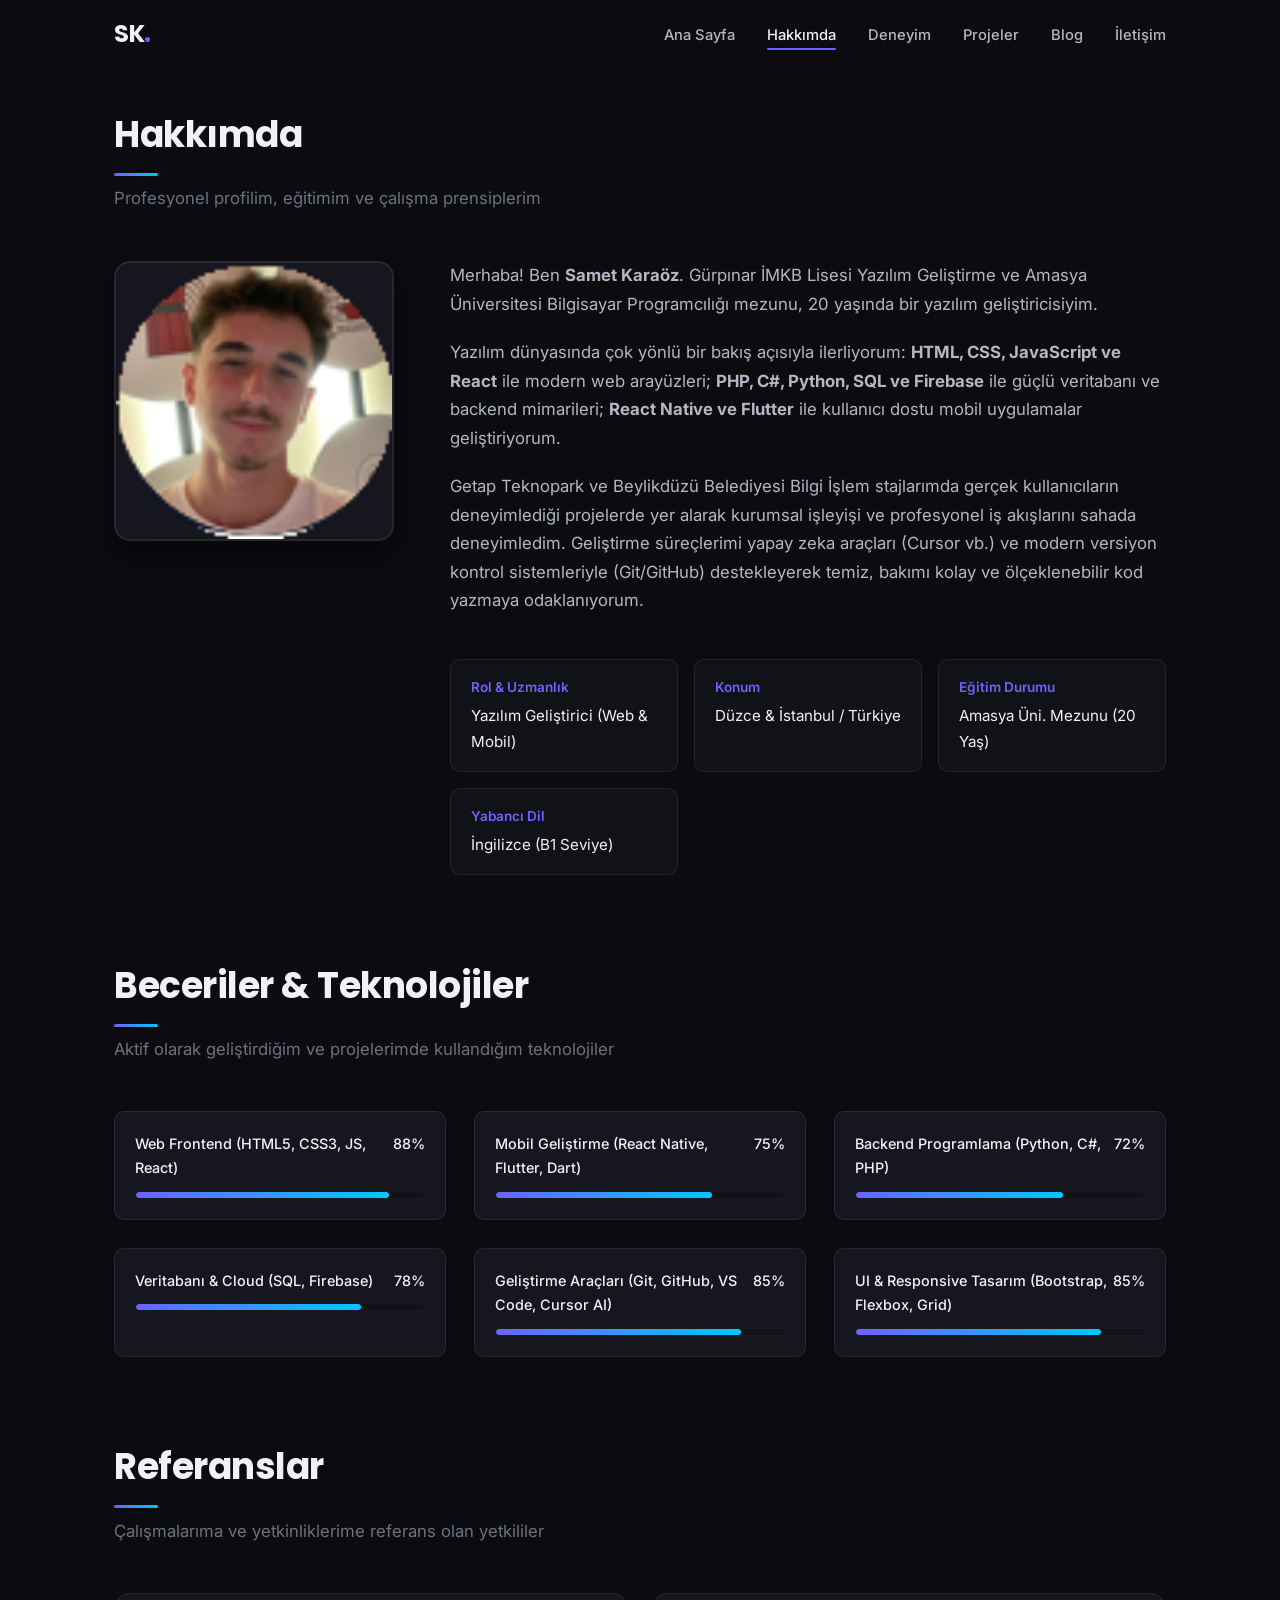
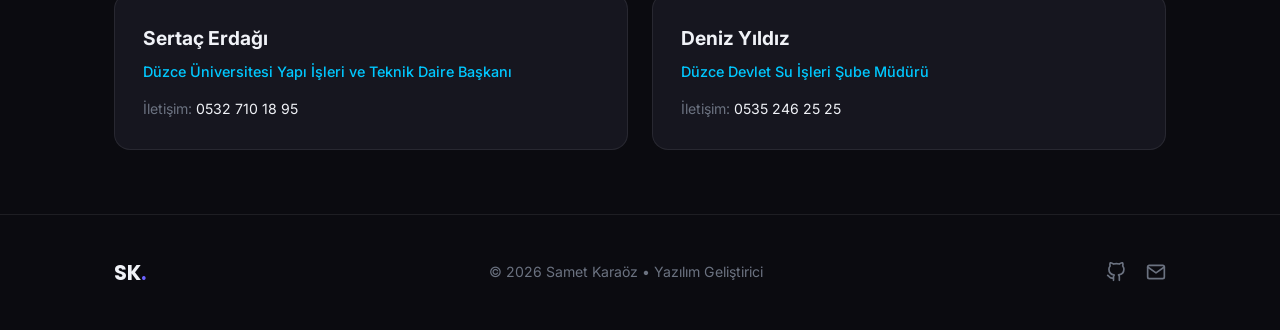
==== about.html @ afe9b498 "feat: Samet Karaoz kisisel portfolyo web sitesi" ====
<!DOCTYPE html>
<html lang="tr">
<head>
  <meta charset="UTF-8">
  <meta name="viewport" content="width=device-width, initial-scale=1.0">
  <meta name="description" content="Samet Karaöz - Biyografi, Yetenekler ve Referanslar">
  <title>Samet Karaöz | Hakkımda</title>
  <link rel="preconnect" href="https://fonts.googleapis.com">
  <link rel="preconnect" href="https://fonts.gstatic.com" crossorigin>
  <link href="https://fonts.googleapis.com/css2?family=Inter:wght@300;400;500;600&family=Poppins:wght@600;700&display=swap" rel="stylesheet">
  <link rel="stylesheet" href="css/style.css">
  <link rel="stylesheet" href="css/animations.css">
  <link rel="stylesheet" href="css/responsive.css">
</head>
<body>
  <!-- Üst Navigasyon -->
  <nav class="navbar" id="navbar">
    <div class="container nav-container">
      <a href="index.html" class="logo">SK<span class="logo-dot">.</span></a>
      <ul class="nav-menu" id="nav-menu">
        <li><a href="index.html" class="nav-link">Ana Sayfa</a></li>
        <li><a href="about.html" class="nav-link active">Hakkımda</a></li>
        <li><a href="experience.html" class="nav-link">Deneyim</a></li>
        <li><a href="projects.html" class="nav-link">Projeler</a></li>
        <li><a href="blog.html" class="nav-link">Blog</a></li>
        <li><a href="contact.html" class="nav-link">İletişim</a></li>
      </ul>
      <button class="hamburger" id="hamburger" aria-label="Menüyü aç">
        <span class="bar"></span>
        <span class="bar"></span>
        <span class="bar"></span>
      </button>
    </div>
  </nav>

  <main>
    <section class="section">
      <div class="container">
        <h1 class="section-heading reveal">Hakkımda</h1>
        <p class="section-subtitle reveal">Profesyonel profilim, eğitimim ve çalışma prensiplerim</p>

        <!-- Profil & Biyografi Izgarası -->
        <div class="about-grid">
          <div class="about-image-wrapper reveal" data-delay="100">
            <img src="assets/images/samet.png" alt="Samet Karaöz Profil Fotoğrafı" class="about-image" width="280" height="280">
          </div>

          <div class="about-text">
            <p class="reveal" data-delay="150">
              Merhaba! Ben <strong>Samet Karaöz</strong>. Gürpınar İMKB Lisesi Yazılım Geliştirme ve Amasya Üniversitesi Bilgisayar Programcılığı mezunu, 20 yaşında bir yazılım geliştiricisiyim.
            </p>
            <p class="reveal" data-delay="200">
              Yazılım dünyasında çok yönlü bir bakış açısıyla ilerliyorum: <strong>HTML, CSS, JavaScript ve React</strong> ile modern web arayüzleri; <strong>PHP, C#, Python, SQL ve Firebase</strong> ile güçlü veritabanı ve backend mimarileri; <strong>React Native ve Flutter</strong> ile kullanıcı dostu mobil uygulamalar geliştiriyorum.
            </p>
            <p class="reveal" data-delay="250">
              Getap Teknopark ve Beylikdüzü Belediyesi Bilgi İşlem stajlarımda gerçek kullanıcıların deneyimlediği projelerde yer alarak kurumsal işleyişi ve profesyonel iş akışlarını sahada deneyimledim. Geliştirme süreçlerimi yapay zeka araçları (Cursor vb.) ve modern versiyon kontrol sistemleriyle (Git/GitHub) destekleyerek temiz, bakımı kolay ve ölçeklenebilir kod yazmaya odaklanıyorum.
            </p>

            <div class="about-highlights reveal" data-delay="300">
              <div class="highlight-box">
                <div class="highlight-title">Rol & Uzmanlık</div>
                <div class="highlight-desc">Yazılım Geliştirici (Web & Mobil)</div>
              </div>
              <div class="highlight-box">
                <div class="highlight-title">Konum</div>
                <div class="highlight-desc">Düzce & İstanbul / Türkiye</div>
              </div>
              <div class="highlight-box">
                <div class="highlight-title">Eğitim Durumu</div>
                <div class="highlight-desc">Amasya Üni. Mezunu (20 Yaş)</div>
              </div>
              <div class="highlight-box">
                <div class="highlight-title">Yabancı Dil</div>
                <div class="highlight-desc">İngilizce (B1 Seviye)</div>
              </div>
            </div>
          </div>
        </div>

        <!-- Yetenekler & Teknolojiler -->
        <div style="margin-top: 5rem;">
          <h2 class="section-heading reveal">Beceriler & Teknolojiler</h2>
          <p class="section-subtitle reveal">Aktif olarak geliştirdiğim ve projelerimde kullandığım teknolojiler</p>

          <div class="skills-grid">
            <div class="skill-item reveal" data-delay="100">
              <div class="skill-header">
                <span>Web Frontend (HTML5, CSS3, JS, React)</span>
                <span>88%</span>
              </div>
              <div class="skill-bar">
                <div class="skill-fill" data-width="88"></div>
              </div>
            </div>

            <div class="skill-item reveal" data-delay="150">
              <div class="skill-header">
                <span>Mobil Geliştirme (React Native, Flutter, Dart)</span>
                <span>75%</span>
              </div>
              <div class="skill-bar">
                <div class="skill-fill" data-width="75"></div>
              </div>
            </div>

            <div class="skill-item reveal" data-delay="200">
              <div class="skill-header">
                <span>Backend Programlama (Python, C#, PHP)</span>
                <span>72%</span>
              </div>
              <div class="skill-bar">
                <div class="skill-fill" data-width="72"></div>
              </div>
            </div>

            <div class="skill-item reveal" data-delay="250">
              <div class="skill-header">
                <span>Veritabanı & Cloud (SQL, Firebase)</span>
                <span>78%</span>
              </div>
              <div class="skill-bar">
                <div class="skill-fill" data-width="78"></div>
              </div>
            </div>

            <div class="skill-item reveal" data-delay="300">
              <div class="skill-header">
                <span>Geliştirme Araçları (Git, GitHub, VS Code, Cursor AI)</span>
                <span>85%</span>
              </div>
              <div class="skill-bar">
                <div class="skill-fill" data-width="85"></div>
              </div>
            </div>

            <div class="skill-item reveal" data-delay="350">
              <div class="skill-header">
                <span>UI & Responsive Tasarım (Bootstrap, Flexbox, Grid)</span>
                <span>85%</span>
              </div>
              <div class="skill-bar">
                <div class="skill-fill" data-width="85"></div>
              </div>
            </div>
          </div>
        </div>

        <!-- Referanslar Bölümü -->
        <div style="margin-top: 5rem;">
          <h2 class="section-heading reveal">Referanslar</h2>
          <p class="section-subtitle reveal">Çalışmalarıma ve yetkinliklerime referans olan yetkililer</p>

          <div style="display: grid; grid-template-columns: repeat(auto-fit, minmax(320px, 1fr)); gap: 1.5rem;">
            <div class="card reveal" data-delay="100">
              <h3 style="color: var(--text-bright); font-size: 1.2rem; margin-bottom: 0.35rem;">Sertaç Erdağı</h3>
              <p style="color: var(--cyan); font-size: 0.9rem; font-weight: 500; margin-bottom: 0.75rem;">Düzce Üniversitesi Yapı İşleri ve Teknik Daire Başkanı</p>
              <p style="color: var(--text-muted); font-size: 0.88rem;">İletişim: <a href="tel:05327101895" style="color: var(--text-bright);">0532 710 18 95</a></p>
            </div>

            <div class="card reveal" data-delay="200">
              <h3 style="color: var(--text-bright); font-size: 1.2rem; margin-bottom: 0.35rem;">Deniz Yıldız</h3>
              <p style="color: var(--cyan); font-size: 0.9rem; font-weight: 500; margin-bottom: 0.75rem;">Düzce Devlet Su İşleri Şube Müdürü</p>
              <p style="color: var(--text-muted); font-size: 0.88rem;">İletişim: <a href="tel:05352462525" style="color: var(--text-bright);">0535 246 25 25</a></p>
            </div>
          </div>
        </div>
      </div>
    </section>
  </main>

  <!-- Altbilgi -->
  <footer class="footer">
    <div class="container">
      <div class="footer-content">
        <a href="index.html" class="footer-logo">SK<span class="logo-dot">.</span></a>
        <p class="footer-text">&copy; 2026 Samet Karaöz • Yazılım Geliştirici</p>
        <div class="footer-links">
          <a href="https://github.com/samet-karaoz" target="_blank" rel="noopener noreferrer" aria-label="GitHub">
            <svg xmlns="http://www.w3.org/2000/svg" width="20" height="20" viewBox="0 0 24 24" fill="none" stroke="currentColor" stroke-width="2" stroke-linecap="round" stroke-linejoin="round"><path d="M9 19c-5 1.5-5-2.5-7-3m14 6v-3.87a3.37 3.37 0 0 0-.94-2.61c3.14-.35 6.44-1.54 6.44-7A5.44 5.44 0 0 0 20 4.77 5.07 5.07 0 0 0 19.91 1S18.73.65 16 2.48a13.38 13.38 0 0 0-7 0C6.27.65 5.09 1 5.09 1A5.07 5.07 0 0 0 5 4.77a5.44 5.44 0 0 0-1.5 3.78c0 5.42 3.3 6.61 6.44 7A3.37 3.37 0 0 0 9 18.13V22"></path></svg>
          </a>
          <a href="mailto:sametkaraozo@gmail.com" aria-label="E-posta">
            <svg xmlns="http://www.w3.org/2000/svg" width="20" height="20" viewBox="0 0 24 24" fill="none" stroke="currentColor" stroke-width="2" stroke-linecap="round" stroke-linejoin="round"><path d="M4 4h16c1.1 0 2 .9 2 2v12c0 1.1-.9 2-2 2H4c-1.1 0-2-.9-2-2V6c0-1.1.9-2 2-2z"></path><polyline points="22,6 12,13 2,6"></polyline></svg>
          </a>
        </div>
      </div>
    </div>
  </footer>

  <script src="js/main.js" defer></script>
  <script src="js/animations.js" defer></script>
</body>
</html>
---- css/style.css ----
/* ==========================================================================
   Samet Karaöz - Portfolyo Web Sitesi
   Ana Stil Dosyası (style.css)
   ========================================================================== */

:root {
  /* Renk Paleti - Modern Dark Theme */
  --bg: #0b0b10;
  --bg-secondary: #111118;
  --bg-card: #16161f;
  --bg-card-hover: #1e1e2a;
  
  /* Vurgu Renkleri */
  --accent: #6c63ff;
  --accent-hover: #5a52d5;
  --accent-glow: rgba(108, 99, 255, 0.15);
  --cyan: #00c8ff;
  --green: #64ffda;
  
  /* Tipografi Renkleri */
  --text: #b4b8c4;
  --text-bright: #f0f2f7;
  --text-muted: #6b7280;
  
  /* Kenarlıklar ve Efektler */
  --border: rgba(255, 255, 255, 0.08);
  --glass-bg: rgba(11, 11, 16, 0.85);
  --glass-border: rgba(255, 255, 255, 0.1);
  
  /* Ölçüler & Geçişler */
  --radius: 10px;
  --radius-lg: 16px;
  --transition: 0.3s cubic-bezier(0.4, 0, 0.2, 1);
  --max-width: 1100px;
  --nav-height: 70px;
  
  /* Yazı Tipleri */
  --font-body: 'Inter', -apple-system, BlinkMacSystemFont, 'Segoe UI', Roboto, sans-serif;
  --font-heading: 'Poppins', -apple-system, BlinkMacSystemFont, sans-serif;
}

/* --------------------------------------------------------------------------
   Sıfırlama (Reset) & Temel Ayarlar
   -------------------------------------------------------------------------- */
*, *::before, *::after {
  box-sizing: border-box;
  margin: 0;
  padding: 0;
}

html {
  scroll-behavior: smooth;
  color-scheme: dark;
}

body {
  background-color: var(--bg);
  color: var(--text);
  font-family: var(--font-body);
  line-height: 1.7;
  min-height: 100vh;
  display: flex;
  flex-direction: column;
  overflow-x: hidden;
  -webkit-font-smoothing: antialiased;
  -moz-osx-font-smoothing: grayscale;
}

main {
  flex: 1;
}

img {
  max-width: 100%;
  height: auto;
  display: block;
}

a {
  color: inherit;
  text-decoration: none;
  transition: color var(--transition);
}

ul {
  list-style: none;
}

::selection {
  background-color: rgba(108, 99, 255, 0.35);
  color: var(--text-bright);
}

/* --------------------------------------------------------------------------
   Yerleşim & Yardımcı Sınıflar
   -------------------------------------------------------------------------- */
.container {
  max-width: var(--max-width);
  margin-left: auto;
  margin-right: auto;
  padding-left: 1.5rem;
  padding-right: 1.5rem;
  width: 100%;
}

.section {
  padding: 6.5rem 0 4rem;
  position: relative;
}

.section-heading {
  font-family: var(--font-heading);
  font-size: 2.25rem;
  font-weight: 700;
  color: var(--text-bright);
  margin-bottom: 0.5rem;
  position: relative;
  display: inline-block;
  letter-spacing: -0.5px;
}

.section-heading::after {
  content: '';
  display: block;
  width: 44px;
  height: 3px;
  background: linear-gradient(90deg, var(--accent), var(--cyan));
  border-radius: 2px;
  margin-top: 0.5rem;
}

.section-subtitle {
  color: var(--text-muted);
  font-size: 1.05rem;
  margin-bottom: 3rem;
  max-width: 580px;
}

/* --------------------------------------------------------------------------
   Navigasyon Bar (Navbar & Glassmorphism)
   -------------------------------------------------------------------------- */
.navbar {
  position: fixed;
  top: 0;
  left: 0;
  width: 100%;
  height: var(--nav-height);
  z-index: 1000;
  background: transparent;
  border-bottom: 1px solid transparent;
  transition: background-color var(--transition), border-color var(--transition), backdrop-filter var(--transition);
}

.navbar.scrolled {
  background: var(--glass-bg);
  backdrop-filter: blur(14px);
  -webkit-backdrop-filter: blur(14px);
  border-bottom: 1px solid var(--glass-border);
}

.nav-container {
  display: flex;
  align-items: center;
  justify-content: space-between;
  height: 100%;
}

.logo {
  font-family: var(--font-heading);
  font-size: 1.5rem;
  font-weight: 700;
  color: var(--text-bright);
  letter-spacing: -0.5px;
}

.logo-dot {
  color: var(--accent);
}

.nav-menu {
  display: flex;
  align-items: center;
  gap: 2rem;
}

.nav-link {
  color: var(--text);
  font-size: 0.92rem;
  font-weight: 500;
  padding: 0.4rem 0;
  position: relative;
}

.nav-link::after {
  content: '';
  position: absolute;
  bottom: 0;
  left: 0;
  width: 0%;
  height: 2px;
  background-color: var(--accent);
  transition: width var(--transition);
  border-radius: 1px;
}

.nav-link:hover {
  color: var(--text-bright);
}

.nav-link:hover::after,
.nav-link.active::after {
  width: 100%;
}

.nav-link.active {
  color: var(--text-bright);
}

/* Hamburger Menü (Mobil) */
.hamburger {
  display: none;
  flex-direction: column;
  justify-content: space-between;
  width: 28px;
  height: 20px;
  background: transparent;
  border: none;
  cursor: pointer;
  padding: 0;
  z-index: 1001;
}

.hamburger .bar {
  width: 100%;
  height: 2px;
  background-color: var(--text-bright);
  border-radius: 2px;
  transition: transform var(--transition), opacity var(--transition);
}

/* --------------------------------------------------------------------------
   Butonlar
   -------------------------------------------------------------------------- */
.btn {
  display: inline-flex;
  align-items: center;
  justify-content: center;
  gap: 0.6rem;
  padding: 0.75rem 1.75rem;
  border-radius: var(--radius);
  font-size: 0.95rem;
  font-weight: 500;
  font-family: var(--font-body);
  cursor: pointer;
  transition: transform 160ms cubic-bezier(0.16, 1, 0.3, 1), 
              background-color 160ms ease-out, 
              border-color 160ms ease-out, 
              box-shadow 160ms ease-out;
  border: 1px solid transparent;
  text-align: center;
  user-select: none;
  -webkit-tap-highlight-color: transparent;
}

.btn:active {
  transform: scale(0.97) !important;
}

.btn-primary {
  background-color: var(--accent);
  color: #ffffff;
  box-shadow: 0 4px 15px rgba(108, 99, 255, 0.25);
}

.btn-primary:hover {
  background-color: var(--accent-hover);
  color: #ffffff;
  transform: translateY(-2px);
  box-shadow: 0 6px 20px rgba(108, 99, 255, 0.35);
}

.btn-outline {
  background-color: transparent;
  border-color: rgba(108, 99, 255, 0.5);
  color: var(--text-bright);
}

.btn-outline:hover {
  background-color: var(--accent-glow);
  border-color: var(--accent);
  color: #ffffff;
  transform: translateY(-2px);
}

/* --------------------------------------------------------------------------
   Kartlar & Rozetler (Tags)
   -------------------------------------------------------------------------- */
.card {
  background-color: var(--bg-card);
  border: 1px solid var(--border);
  border-radius: var(--radius-lg);
  padding: 1.75rem;
  transition: transform 220ms cubic-bezier(0.16, 1, 0.3, 1), 
              box-shadow 220ms ease-out, 
              border-color 200ms ease-out, 
              background-color 200ms ease-out;
}

.card:hover {
  background-color: var(--bg-card-hover);
  border-color: var(--glass-border);
  box-shadow: 0 10px 30px rgba(0, 0, 0, 0.35);
}

.tag {
  display: inline-block;
  padding: 0.25rem 0.75rem;
  background-color: var(--accent-glow);
  color: #a59eff;
  font-size: 0.78rem;
  font-weight: 500;
  border-radius: 999px;
  border: 1px solid rgba(108, 99, 255, 0.2);
}

/* --------------------------------------------------------------------------
   Hero Bölümü (index.html)
   -------------------------------------------------------------------------- */
.hero {
  min-height: 100vh;
  min-height: 100dvh;
  display: flex;
  align-items: center;
  position: relative;
  overflow: hidden;
  padding-top: var(--nav-height);
}

#particles-canvas {
  position: absolute;
  top: 0;
  left: 0;
  width: 100%;
  height: 100%;
  z-index: 1;
  pointer-events: none;
}

.hero-grid {
  display: grid;
  grid-template-columns: 1.2fr 0.9fr;
  gap: 3.5rem;
  align-items: center;
  width: 100%;
  position: relative;
  z-index: 2;
}

.hero-content {
  position: relative;
  z-index: 2;
}

.hero-greeting-badge {
  display: inline-flex;
  align-items: center;
  gap: 0.5rem;
  padding: 0.35rem 0.9rem;
  background: var(--accent-glow);
  border: 1px solid rgba(108, 99, 255, 0.25);
  border-radius: 999px;
  color: #c4bfff;
  font-size: 0.85rem;
  font-weight: 500;
  margin-bottom: 1.2rem;
}

.hero-greeting-badge .pulse-dot {
  width: 8px;
  height: 8px;
  background: var(--green);
  border-radius: 50%;
  box-shadow: 0 0 8px var(--green);
}

.hero-name {
  font-family: var(--font-heading);
  font-size: clamp(2.4rem, 5vw, 3.8rem);
  font-weight: 700;
  color: var(--text-bright);
  line-height: 1.15;
  margin-bottom: 0.5rem;
  letter-spacing: -1px;
}

.hero-title {
  font-family: var(--font-heading);
  font-size: clamp(1.3rem, 2.8vw, 1.9rem);
  color: var(--cyan);
  font-weight: 600;
  margin-bottom: 1.25rem;
  min-height: 1.4em;
  display: flex;
  align-items: center;
}

.hero-description {
  color: var(--text);
  font-size: 1.05rem;
  margin-bottom: 1.5rem;
  line-height: 1.75;
  max-width: 580px;
}

.hero-pills {
  display: flex;
  flex-wrap: wrap;
  gap: 0.6rem;
  margin-bottom: 2rem;
}

.hero-pill {
  display: inline-flex;
  align-items: center;
  gap: 0.4rem;
  font-size: 0.82rem;
  color: var(--text-bright);
  background: var(--bg-secondary);
  padding: 0.35rem 0.85rem;
  border-radius: 999px;
  border: 1px solid var(--border);
}

.hero-buttons {
  display: flex;
  gap: 1rem;
  flex-wrap: wrap;
}

/* Hero Profil Görseli & Yüzen Kartlar */
.hero-image-col {
  display: flex;
  justify-content: center;
  align-items: center;
  position: relative;
}

.hero-avatar-wrapper {
  position: relative;
  width: 250px;
  height: 250px;
}

.hero-avatar-glow {
  position: absolute;
  inset: -15px;
  background: radial-gradient(circle, rgba(108, 99, 255, 0.45), rgba(0, 200, 255, 0.25), transparent 70%);
  border-radius: 50%;
  filter: blur(25px);
  z-index: 1;
}

.hero-avatar-img {
  width: 100%;
  height: 100%;
  border-radius: 50%;
  object-fit: cover;
  border: 3px solid rgba(108, 99, 255, 0.4);
  position: relative;
  z-index: 2;
  box-shadow: 0 15px 40px rgba(0, 0, 0, 0.6);
  background: var(--bg-card);
}

.floating-badge {
  position: absolute;
  z-index: 3;
  display: flex;
  align-items: center;
  gap: 0.5rem;
  background: var(--bg-card);
  border: 1px solid var(--glass-border);
  padding: 0.65rem 1.1rem;
  border-radius: 999px;
  box-shadow: 0 8px 30px rgba(0, 0, 0, 0.45);
  font-size: 0.82rem;
  font-weight: 500;
  color: var(--text-bright);
  white-space: nowrap;
  backdrop-filter: blur(10px);
  -webkit-backdrop-filter: blur(10px);
}

.badge-top-left {
  top: 15px;
  left: -30px;
}

.badge-bottom-right {
  bottom: 20px;
  right: -30px;
}

.scroll-indicator {
  position: absolute;
  bottom: 1.8rem;
  left: 50%;
  transform: translateX(-50%);
  display: flex;
  flex-direction: column;
  align-items: center;
  gap: 0.5rem;
  color: var(--text-muted);
  font-size: 0.8rem;
  z-index: 2;
  opacity: 0.75;
}

.scroll-indicator .mouse {
  width: 22px;
  height: 36px;
  border: 2px solid var(--text-muted);
  border-radius: 12px;
  position: relative;
}

.scroll-indicator .wheel {
  width: 3px;
  height: 7px;
  background-color: var(--text-muted);
  border-radius: 2px;
  position: absolute;
  top: 6px;
  left: 50%;
  transform: translateX(-50%);
  animation: scroll-wheel 1.6s infinite cubic-bezier(0.65, 0, 0.35, 1);
}

/* --------------------------------------------------------------------------
   İstatistik Şeridi (Stats Section)
   -------------------------------------------------------------------------- */
.stats-grid {
  display: grid;
  grid-template-columns: repeat(4, 1fr);
  gap: 1.25rem;
  margin-top: 1.5rem;
}

.stat-card {
  background: var(--bg-card);
  border: 1px solid var(--border);
  border-radius: var(--radius);
  padding: 1.6rem 1.2rem;
  text-align: center;
  transition: transform 180ms ease-out, border-color 180ms ease-out;
}

.stat-card:hover {
  transform: translateY(-3px);
  border-color: var(--accent);
}

.stat-number {
  font-family: var(--font-heading);
  font-size: 2.2rem;
  font-weight: 700;
  color: var(--text-bright);
  background: linear-gradient(135deg, #ffffff, var(--cyan));
  -webkit-background-clip: text;
  -webkit-text-fill-color: transparent;
  margin-bottom: 0.25rem;
  line-height: 1.2;
}

.stat-label {
  font-size: 0.85rem;
  color: var(--text-muted);
  font-weight: 500;
}

/* --------------------------------------------------------------------------
   Uzmanlık Alanları (Focus Cards)
   -------------------------------------------------------------------------- */
.focus-grid {
  display: grid;
  grid-template-columns: repeat(auto-fit, minmax(300px, 1fr));
  gap: 1.75rem;
}

.focus-card {
  background: var(--bg-card);
  border: 1px solid var(--border);
  border-radius: var(--radius-lg);
  padding: 2.2rem;
  transition: transform 220ms cubic-bezier(0.16, 1, 0.3, 1), 
              box-shadow 220ms ease-out, 
              border-color 200ms ease-out;
  display: flex;
  flex-direction: column;
}

.focus-card:hover {
  transform: translateY(-4px);
  border-color: var(--glass-border);
  box-shadow: 0 12px 35px rgba(0, 0, 0, 0.4);
}

.focus-icon {
  font-size: 2.4rem;
  margin-bottom: 1.25rem;
  display: inline-block;
}

.focus-title {
  font-family: var(--font-heading);
  font-size: 1.35rem;
  color: var(--text-bright);
  margin-bottom: 0.6rem;
}

.focus-desc {
  font-size: 0.95rem;
  color: var(--text);
  line-height: 1.65;
  margin-bottom: 1.5rem;
  flex: 1;
}

.focus-tags {
  display: flex;
  flex-wrap: wrap;
  gap: 0.45rem;
}

/* --------------------------------------------------------------------------
   CTA Kartı (Ana Sayfa Alt Bölüm)
   -------------------------------------------------------------------------- */
.cta-banner {
  background: linear-gradient(135deg, #161624, #10101b);
  border: 1px solid rgba(108, 99, 255, 0.25);
  border-radius: var(--radius-lg);
  padding: 3.5rem 2rem;
  text-align: center;
  position: relative;
  overflow: hidden;
  box-shadow: 0 15px 40px rgba(0, 0, 0, 0.4);
}

.cta-banner::before {
  content: '';
  position: absolute;
  top: -50%;
  left: 50%;
  transform: translateX(-50%);
  width: 300px;
  height: 300px;
  background: radial-gradient(circle, rgba(108, 99, 255, 0.2), transparent 70%);
  pointer-events: none;
}

.cta-title {
  font-family: var(--font-heading);
  font-size: 2rem;
  color: var(--text-bright);
  margin-bottom: 0.75rem;
  font-weight: 700;
}

.cta-text {
  color: var(--text);
  font-size: 1.05rem;
  max-width: 550px;
  margin: 0 auto 2rem;
  line-height: 1.6;
}

/* --------------------------------------------------------------------------
   Hakkımda Bölümü (about.html)
   -------------------------------------------------------------------------- */
.about-grid {
  display: grid;
  grid-template-columns: 280px 1fr;
  gap: 3.5rem;
  align-items: start;
  margin-bottom: 4rem;
}

.about-image-wrapper {
  position: relative;
}

.about-image {
  width: 100%;
  border-radius: var(--radius-lg);
  border: 2px solid var(--border);
  box-shadow: 0 15px 35px rgba(0, 0, 0, 0.35);
  background-color: var(--bg-card);
}

.about-text {
  display: flex;
  flex-direction: column;
  gap: 1.25rem;
  font-size: 1.05rem;
}

.about-text p {
  color: var(--text);
}

.about-highlights {
  display: grid;
  grid-template-columns: repeat(auto-fit, minmax(180px, 1fr));
  gap: 1rem;
  margin-top: 1.5rem;
}

.highlight-box {
  background: var(--bg-secondary);
  border: 1px solid var(--border);
  border-radius: var(--radius);
  padding: 1rem 1.25rem;
}

.highlight-title {
  color: var(--accent);
  font-weight: 600;
  font-size: 0.85rem;
  margin-bottom: 0.25rem;
}

.highlight-desc {
  color: var(--text-bright);
  font-size: 0.95rem;
}

/* Yetenekler */
.skills-grid {
  display: grid;
  grid-template-columns: repeat(auto-fill, minmax(280px, 1fr));
  gap: 1.75rem;
  margin-top: 2rem;
}

.skill-item {
  display: flex;
  flex-direction: column;
  gap: 0.6rem;
  background: var(--bg-card);
  padding: 1.25rem;
  border-radius: var(--radius);
  border: 1px solid var(--border);
}

.skill-header {
  display: flex;
  justify-content: space-between;
  font-size: 0.9rem;
  font-weight: 500;
  color: var(--text-bright);
}

.skill-bar {
  height: 8px;
  background-color: var(--bg-secondary);
  border-radius: 4px;
  overflow: hidden;
  border: 1px solid rgba(255, 255, 255, 0.04);
}

.skill-fill {
  height: 100%;
  width: 0%;
  border-radius: 4px;
  background: linear-gradient(90deg, var(--accent), var(--cyan));
  transition: width 1.2s cubic-bezier(0.4, 0, 0.2, 1);
}

/* --------------------------------------------------------------------------
   Deneyim & Zaman Çizelgesi (experience.html)
   -------------------------------------------------------------------------- */
.timeline {
  position: relative;
  padding-left: 2rem;
  margin-bottom: 4rem;
}

.timeline::before {
  content: '';
  position: absolute;
  left: 0;
  top: 0.5rem;
  bottom: 0.5rem;
  width: 2px;
  background: var(--border);
}

.timeline-item {
  position: relative;
  margin-bottom: 2.75rem;
  padding-left: 1.5rem;
}

.timeline-item::before {
  content: '';
  position: absolute;
  left: -2rem;
  transform: translateX(-5px);
  top: 6px;
  width: 12px;
  height: 12px;
  border-radius: 50%;
  background-color: var(--accent);
  border: 3px solid var(--bg);
  box-shadow: 0 0 0 2px var(--border);
}

.timeline-date {
  font-size: 0.82rem;
  color: var(--cyan);
  font-weight: 600;
  margin-bottom: 0.35rem;
  text-transform: uppercase;
  letter-spacing: 0.5px;
}

.timeline-title {
  font-family: var(--font-heading);
  font-size: 1.2rem;
  color: var(--text-bright);
  font-weight: 600;
  margin-bottom: 0.25rem;
}

.timeline-company {
  color: var(--accent);
  font-size: 0.92rem;
  font-weight: 500;
  margin-bottom: 0.75rem;
}

.timeline-desc {
  color: var(--text);
  font-size: 0.95rem;
  line-height: 1.65;
}

/* --------------------------------------------------------------------------
   Projeler Sayfası (projects.html)
   -------------------------------------------------------------------------- */
.projects-grid {
  display: grid;
  grid-template-columns: repeat(auto-fill, minmax(320px, 1fr));
  gap: 2rem;
}

.project-card {
  display: flex;
  flex-direction: column;
  overflow: hidden;
  height: 100%;
}

.project-card-image {
  margin: -1.75rem -1.75rem 1.25rem -1.75rem;
  width: calc(100% + 3.5rem);
  border-radius: var(--radius-lg) var(--radius-lg) 0 0;
  user-select: none;
}

.project-card-content {
  flex: 1;
  display: flex;
  flex-direction: column;
}

.project-card-title {
  font-family: var(--font-heading);
  font-size: 1.25rem;
  color: var(--text-bright);
  margin-bottom: 0.6rem;
}

.project-card-desc {
  color: var(--text);
  font-size: 0.93rem;
  margin-bottom: 1.25rem;
  flex: 1;
  line-height: 1.6;
}

.project-card-tags {
  display: flex;
  flex-wrap: wrap;
  gap: 0.5rem;
  margin-bottom: 1.5rem;
}

.project-card-links {
  display: flex;
  gap: 1rem;
  align-items: center;
}

.project-link {
  display: inline-flex;
  align-items: center;
  gap: 0.4rem;
  color: var(--text-muted);
  font-size: 0.9rem;
  font-weight: 500;
  transition: color var(--transition);
}

.project-link:hover {
  color: var(--cyan);
}

/* --------------------------------------------------------------------------
   Blog Sayfası (blog.html)
   -------------------------------------------------------------------------- */
.blog-grid {
  display: grid;
  grid-template-columns: repeat(auto-fill, minmax(320px, 1fr));
  gap: 2rem;
}

.blog-card {
  display: flex;
  flex-direction: column;
  height: 100%;
}

.blog-card-date {
  font-size: 0.8rem;
  color: var(--accent);
  font-weight: 500;
  margin-bottom: 0.5rem;
}

.blog-card-title {
  font-family: var(--font-heading);
  font-size: 1.25rem;
  color: var(--text-bright);
  margin-bottom: 0.75rem;
  line-height: 1.4;
}

.blog-card-excerpt {
  color: var(--text);
  font-size: 0.93rem;
  flex: 1;
  margin-bottom: 1.5rem;
  line-height: 1.6;
}

.blog-card-footer {
  display: flex;
  justify-content: space-between;
  align-items: center;
  color: var(--text-muted);
  font-size: 0.82rem;
  border-top: 1px solid var(--border);
  padding-top: 1rem;
}

.read-more {
  color: var(--accent);
  font-weight: 600;
  font-size: 0.88rem;
  display: inline-flex;
  align-items: center;
  gap: 0.35rem;
  transition: gap var(--transition), color var(--transition);
}

.read-more:hover {
  color: var(--cyan);
  gap: 0.6rem;
}

/* --------------------------------------------------------------------------
   İletişim Sayfası (contact.html)
   -------------------------------------------------------------------------- */
.contact-grid {
  display: grid;
  grid-template-columns: 1fr 1.3fr;
  gap: 4rem;
  align-items: start;
}

.contact-info {
  display: flex;
  flex-direction: column;
  gap: 2rem;
}

.contact-intro {
  color: var(--text);
  font-size: 1.05rem;
  line-height: 1.7;
}

.contact-item {
  display: flex;
  gap: 1.25rem;
  align-items: flex-start;
}

.contact-item svg {
  flex-shrink: 0;
  color: var(--accent);
  margin-top: 0.2rem;
}

.contact-item-label {
  font-size: 0.82rem;
  color: var(--text-muted);
  text-transform: uppercase;
  letter-spacing: 0.5px;
  margin-bottom: 0.2rem;
}

.contact-item-value {
  color: var(--text-bright);
  font-size: 1rem;
  font-weight: 500;
}

.contact-item-value a:hover {
  color: var(--accent);
}

.contact-form {
  display: flex;
  flex-direction: column;
  gap: 1.5rem;
}

.form-group {
  display: flex;
  flex-direction: column;
  gap: 0.5rem;
}

.form-group label {
  font-size: 0.88rem;
  color: var(--text-bright);
  font-weight: 500;
}

.form-group input,
.form-group textarea {
  width: 100%;
  padding: 0.85rem 1.1rem;
  background-color: var(--bg-card);
  border: 1px solid var(--border);
  border-radius: var(--radius);
  color: var(--text-bright);
  font-family: var(--font-body);
  font-size: 0.95rem;
  outline: none;
  transition: border-color var(--transition), box-shadow var(--transition);
}

.form-group input:focus,
.form-group textarea:focus {
  border-color: var(--accent);
  box-shadow: 0 0 0 3px var(--accent-glow);
}

.form-group textarea {
  min-height: 160px;
  resize: vertical;
}

/* --------------------------------------------------------------------------
   Footer (Altbilgi)
   -------------------------------------------------------------------------- */
.footer {
  padding: 2.5rem 0;
  border-top: 1px solid var(--border);
  background-color: var(--bg);
  margin-top: auto;
}

.footer-content {
  display: flex;
  justify-content: space-between;
  align-items: center;
}

.footer-logo {
  font-family: var(--font-heading);
  font-size: 1.3rem;
  font-weight: 700;
  color: var(--text-bright);
}

.footer-text {
  color: var(--text-muted);
  font-size: 0.88rem;
}

.footer-links {
  display: flex;
  gap: 1.25rem;
  align-items: center;
}

.footer-links a {
  color: var(--text-muted);
  display: inline-flex;
  transition: color var(--transition), transform var(--transition);
}

.footer-links a:hover {
  color: var(--text-bright);
  transform: translateY(-2px);
}

/* --------------------------------------------------------------------------
   View Transitions API (Progressive Enhancement)
   -------------------------------------------------------------------------- */
@view-transition {
  navigation: auto;
}

::view-transition-old(root) {
  animation: vt-fade-out 180ms cubic-bezier(0.4, 0, 1, 1);
}

::view-transition-new(root) {
  animation: vt-fade-in 180ms cubic-bezier(0, 0, 0.2, 1);
}

@keyframes vt-fade-out {
  to { opacity: 0; }
}

@keyframes vt-fade-in {
  from { opacity: 0; }
}
---- css/animations.css ----
/* ==========================================================================
   Samet Karaöz - Portfolyo Web Sitesi
   Animasyon Stilleri (animations.css)
   ========================================================================== */

/* --------------------------------------------------------------------------
   Scroll Reveal (IntersectionObserver Tabanlı)
   -------------------------------------------------------------------------- */
.reveal {
  opacity: 0;
  transform: translateY(24px);
  transition: opacity 0.65s cubic-bezier(0.16, 1, 0.3, 1),
              transform 0.65s cubic-bezier(0.16, 1, 0.3, 1);
  will-change: opacity, transform;
}

.reveal.visible {
  opacity: 1;
  transform: translateY(0);
}

/* Kademeli Geliş (Stagger Delays) */
.reveal[data-delay="1"], .reveal[data-delay="100"] { transition-delay: 0.1s; }
.reveal[data-delay="2"], .reveal[data-delay="200"] { transition-delay: 0.2s; }
.reveal[data-delay="3"], .reveal[data-delay="300"] { transition-delay: 0.3s; }
.reveal[data-delay="4"], .reveal[data-delay="400"] { transition-delay: 0.4s; }
.reveal[data-delay="5"], .reveal[data-delay="500"] { transition-delay: 0.5s; }

/* --------------------------------------------------------------------------
   CSS Scroll-Driven Animations (Modern Tarayıcılar - Progressive Enhancement)
   -------------------------------------------------------------------------- */
@supports (animation-timeline: view()) {
  .reveal-scroll {
    animation: reveal-view-effect linear both;
    animation-timeline: view();
    animation-range: entry 0% entry 25%;
  }

  @keyframes reveal-view-effect {
    from {
      opacity: 0;
      transform: translateY(20px);
    }
    to {
      opacity: 1;
      transform: translateY(0);
    }
  }
}

/* --------------------------------------------------------------------------
   Keyframes
   -------------------------------------------------------------------------- */
/* Fare Kaydırma İndikatörü */
@keyframes scroll-wheel {
  0% {
    opacity: 1;
    transform: translate(-50%, 0);
  }
  60% {
    opacity: 0.2;
    transform: translate(-50%, 8px);
  }
  100% {
    opacity: 0;
    transform: translate(-50%, 12px);
  }
}

/* İmleç Yanıp Sönme (Typing Effect) */
@keyframes blink-cursor {
  0%, 100% {
    border-right-color: transparent;
  }
  50% {
    border-right-color: var(--accent);
  }
}

/* Daktilo Yazısı İmleci */
.typing-text {
  display: inline-block;
  border-right: 2px solid var(--accent);
  padding-right: 4px;
  animation: blink-cursor 0.75s step-end infinite;
  color: var(--text-bright);
}

/* Yüzen Öğe Efekti (Float) */
@keyframes float-slow {
  0%, 100% {
    transform: translateY(0px);
  }
  50% {
    transform: translateY(-8px);
  }
}

@keyframes float-reverse {
  0%, 100% {
    transform: translateY(0px);
  }
  50% {
    transform: translateY(8px);
  }
}

@keyframes pulse-ring {
  0%, 100% {
    box-shadow: 0 0 0 0 rgba(108, 99, 255, 0.4), 0 0 25px rgba(108, 99, 255, 0.2);
  }
  50% {
    box-shadow: 0 0 0 12px rgba(108, 99, 255, 0), 0 0 40px rgba(0, 200, 255, 0.35);
  }
}

.floating-anim {
  animation: float-slow 4.5s ease-in-out infinite;
}

.floating-reverse {
  animation: float-reverse 5s ease-in-out infinite;
}

.pulsing-ring {
  animation: pulse-ring 3.5s infinite;
}

/* --------------------------------------------------------------------------
   Hover & İnteraktif Geçişler
   -------------------------------------------------------------------------- */
.card {
  will-change: transform, box-shadow;
}

.card:hover {
  transform: translateY(-4px);
}

.highlight-box {
  transition: border-color var(--transition), transform var(--transition);
}

.highlight-box:hover {
  border-color: var(--accent);
  transform: translateY(-2px);
}

/* --------------------------------------------------------------------------
   Erişilebilirlik - Hareket Azaltma (prefers-reduced-motion)
   -------------------------------------------------------------------------- */
@media (prefers-reduced-motion: reduce) {
  html {
    scroll-behavior: auto !important;
  }

  .reveal {
    opacity: 1 !important;
    transform: none !important;
    transition: none !important;
  }

  .reveal-scroll {
    animation: none !important;
  }

  .scroll-indicator .wheel {
    animation: none !important;
  }

  .typing-text {
    animation: none !important;
    border-right-color: var(--accent);
  }

  .skill-fill {
    transition: none !important;
  }

  .card:hover,
  .highlight-box:hover,
  .btn:hover {
    transform: none !important;
  }
}
---- css/responsive.css ----
/* ==========================================================================
   Samet Karaöz - Portfolyo Web Sitesi
   Duyarlı Tasarım (responsive.css)
   ========================================================================== */

/* --------------------------------------------------------------------------
   Tablet & Küçük Ekranlar (Maksimum 992px)
   -------------------------------------------------------------------------- */
@media (max-width: 992px) {
  .section {
    padding: 5.5rem 0 3.5rem;
  }

  .about-grid {
    grid-template-columns: 240px 1fr;
    gap: 2.5rem;
  }

  .contact-grid {
    grid-template-columns: 1fr;
    gap: 3rem;
  }
}

/* --------------------------------------------------------------------------
   Mobil & Dikey Tablet (Maksimum 768px)
   -------------------------------------------------------------------------- */
@media (max-width: 768px) {
  :root {
    --nav-height: 64px;
  }

  /* Hamburger Menü Göster */
  .hamburger {
    display: flex;
  }

  .hamburger.open .bar:nth-child(1) {
    transform: translateY(9px) rotate(45deg);
  }

  .hamburger.open .bar:nth-child(2) {
    opacity: 0;
  }

  .hamburger.open .bar:nth-child(3) {
    transform: translateY(-9px) rotate(-45deg);
  }

  /* Mobil Çekmece Menü (Drawer) */
  .nav-menu {
    position: fixed;
    top: 0;
    right: -100%;
    width: min(300px, 80vw);
    height: 100vh;
    height: 100dvh;
    background-color: var(--bg-secondary);
    border-left: 1px solid var(--border);
    flex-direction: column;
    align-items: flex-start;
    padding: 5.5rem 2rem 2rem;
    gap: 1.5rem;
    transition: right var(--transition);
    box-shadow: -10px 0 35px rgba(0, 0, 0, 0.5);
    z-index: 1000;
  }

  .nav-menu.open {
    right: 0;
  }

  .nav-link {
    font-size: 1.05rem;
    width: 100%;
    display: block;
    padding: 0.5rem 0;
  }

  /* Gridleri Tek Sütuna İndir */
  .about-grid {
    grid-template-columns: 1fr;
    gap: 2.5rem;
    text-align: left;
  }

  .about-image-wrapper {
    max-width: 220px;
    margin: 0 auto;
  }

  .projects-grid,
  .blog-grid {
    grid-template-columns: 1fr;
  }

  .skills-grid {
    grid-template-columns: 1fr;
  }

  /* Hero Bölümü Uyum */
  .hero {
    padding-top: calc(var(--nav-height) + 1.5rem);
    padding-bottom: 3rem;
  }

  .hero-grid {
    grid-template-columns: 1fr;
    gap: 3rem;
    text-align: center;
  }

  .hero-content {
    display: flex;
    flex-direction: column;
    align-items: center;
    text-align: center;
    order: 2;
  }

  .hero-image-col {
    order: 1;
    margin-bottom: 1rem;
  }

  .hero-name {
    font-size: 2.5rem;
  }

  .hero-title {
    font-size: 1.35rem;
    justify-content: center;
  }

  .hero-pills {
    justify-content: center;
  }

  .hero-buttons {
    justify-content: center;
  }

  .stats-grid {
    grid-template-columns: repeat(2, 1fr);
  }

  .scroll-indicator {
    display: none;
  }

  /* Footer */
  .footer-content {
    flex-direction: column;
    gap: 1.25rem;
    text-align: center;
  }
}

/* --------------------------------------------------------------------------
   Küçük Ekranlı Mobil Cihazlar (Maksimum 480px)
   -------------------------------------------------------------------------- */
@media (max-width: 480px) {
  .section {
    padding: 4.5rem 0 3rem;
  }

  .section-heading {
    font-size: 1.85rem;
  }

  .hero-avatar-wrapper {
    width: 180px;
    height: 180px;
  }

  .badge-top-left {
    left: -15px;
    top: -5px;
    font-size: 0.75rem;
    padding: 0.45rem 0.8rem;
  }

  .badge-bottom-right {
    right: -15px;
    bottom: -5px;
    font-size: 0.75rem;
    padding: 0.45rem 0.8rem;
  }

  .hero-name {
    font-size: 2.1rem;
  }

  .hero-title {
    font-size: 1.2rem;
  }

  .hero-description {
    font-size: 1rem;
  }

  .hero-buttons {
    flex-direction: column;
    width: 100%;
  }

  .btn {
    width: 100%;
  }

  .stats-grid {
    grid-template-columns: 1fr;
  }

  .timeline {
    padding-left: 1.5rem;
  }

  .timeline-item {
    padding-left: 1rem;
  }

  .timeline-item::before {
    left: -1.5rem;
  }

  .card {
    padding: 1.4rem;
  }

  .project-card-image {
    margin: -1.4rem -1.4rem 1.2rem -1.4rem;
    width: calc(100% + 2.8rem);
  }
}
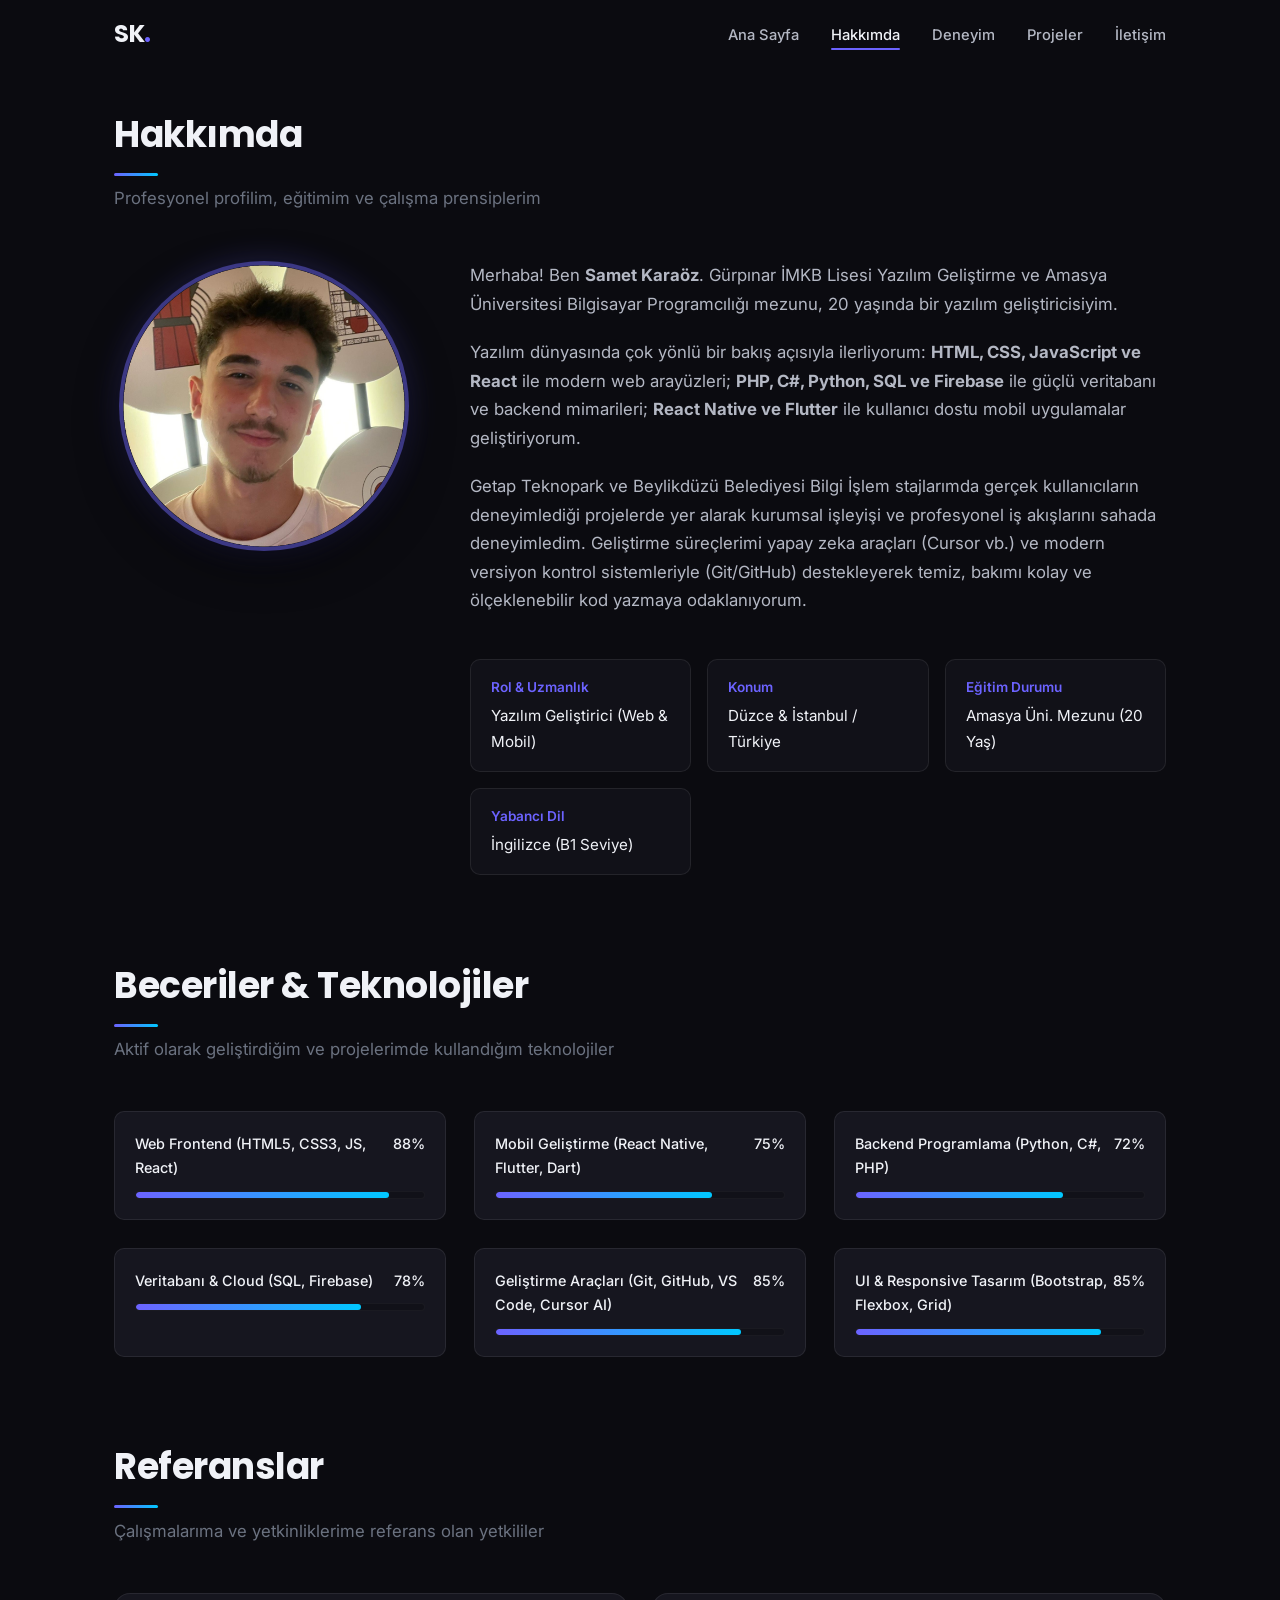
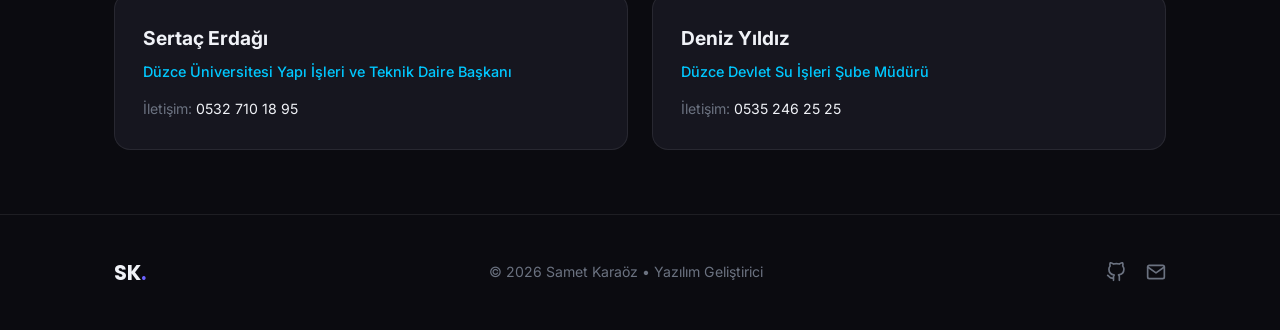
==== commit 5835f09c: "feat: blog kaldirildi, animasyonlar hizlandirildi ve profil etrafinda donen parlak isik halkasi ekle" ====
--- a/about.html
+++ b/about.html
@@ -22,7 +22,6 @@
         <li><a href="about.html" class="nav-link active">Hakkımda</a></li>
         <li><a href="experience.html" class="nav-link">Deneyim</a></li>
         <li><a href="projects.html" class="nav-link">Projeler</a></li>
-        <li><a href="blog.html" class="nav-link">Blog</a></li>
         <li><a href="contact.html" class="nav-link">İletişim</a></li>
       </ul>
       <button class="hamburger" id="hamburger" aria-label="Menüyü aç">
--- a/css/style.css
+++ b/css/style.css
@@ -336,6 +336,49 @@
   padding-top: var(--nav-height);
 }
 
+/* Ambient Işık Küreleri (Slow Moving Luminous Background) */
+.hero-ambient-lights {
+  position: absolute;
+  inset: 0;
+  overflow: hidden;
+  pointer-events: none;
+  z-index: 0;
+}
+
+.ambient-orb {
+  position: absolute;
+  border-radius: 50%;
+  filter: blur(95px);
+  -webkit-filter: blur(95px);
+  opacity: 0.45;
+  will-change: transform;
+  pointer-events: none;
+}
+
+.ambient-orb-1 {
+  width: 550px;
+  height: 550px;
+  background: radial-gradient(circle, rgba(108, 99, 255, 0.45) 0%, rgba(108, 99, 255, 0.05) 60%, transparent 70%);
+  top: -10%;
+  left: 5%;
+}
+
+.ambient-orb-2 {
+  width: 500px;
+  height: 500px;
+  background: radial-gradient(circle, rgba(0, 200, 255, 0.35) 0%, rgba(0, 200, 255, 0.04) 60%, transparent 70%);
+  top: 25%;
+  right: 2%;
+}
+
+.ambient-orb-3 {
+  width: 420px;
+  height: 420px;
+  background: radial-gradient(circle, rgba(100, 255, 218, 0.25) 0%, rgba(100, 255, 218, 0.03) 60%, transparent 70%);
+  bottom: 0%;
+  left: 32%;
+}
+
 #particles-canvas {
   position: absolute;
   top: 0;
@@ -348,7 +391,7 @@
 
 .hero-grid {
   display: grid;
-  grid-template-columns: 1.2fr 0.9fr;
+  grid-template-columns: 1.15fr 1fr;
   gap: 3.5rem;
   align-items: center;
   width: 100%;
@@ -447,16 +490,16 @@
 
 .hero-avatar-wrapper {
   position: relative;
-  width: 250px;
-  height: 250px;
+  width: 350px;
+  height: 350px;
 }
 
 .hero-avatar-glow {
   position: absolute;
-  inset: -15px;
+  inset: -25px;
   background: radial-gradient(circle, rgba(108, 99, 255, 0.45), rgba(0, 200, 255, 0.25), transparent 70%);
   border-radius: 50%;
-  filter: blur(25px);
+  filter: blur(30px);
   z-index: 1;
 }
 
@@ -465,40 +508,83 @@
   height: 100%;
   border-radius: 50%;
   object-fit: cover;
-  border: 3px solid rgba(108, 99, 255, 0.4);
+  border: 4px solid rgba(108, 99, 255, 0.4);
   position: relative;
   z-index: 2;
-  box-shadow: 0 15px 40px rgba(0, 0, 0, 0.6);
+  box-shadow: 0 20px 45px rgba(0, 0, 0, 0.65), 0 0 35px rgba(108, 99, 255, 0.25);
   background: var(--bg-card);
 }
 
+/* Dönen Hızlı & Parlayan Işık Halkası (Orbiting Border Beam & Particle) */
+.avatar-orbit-container {
+  position: absolute;
+  inset: -8px;
+  border-radius: 50%;
+  pointer-events: none;
+  z-index: 3;
+  will-change: transform;
+}
+
+.avatar-orbit-ring {
+  position: absolute;
+  inset: 0;
+  border-radius: 50%;
+  background: conic-gradient(
+    from 0deg,
+    transparent 0deg,
+    transparent 210deg,
+    rgba(108, 99, 255, 0.2) 260deg,
+    rgba(0, 200, 255, 0.75) 320deg,
+    rgba(255, 255, 255, 0.95) 356deg,
+    rgba(255, 255, 255, 1) 360deg
+  );
+  -webkit-mask: radial-gradient(farthest-side, transparent calc(100% - 4px), #fff calc(100% - 3px));
+  mask: radial-gradient(farthest-side, transparent calc(100% - 4px), #fff calc(100% - 3px));
+  filter: drop-shadow(0 0 10px rgba(0, 200, 255, 0.85)) drop-shadow(0 0 18px rgba(108, 99, 255, 0.6));
+}
+
+.avatar-orbit-sparkle {
+  position: absolute;
+  top: 0;
+  left: 50%;
+  transform: translate(-50%, -50%);
+  width: 11px;
+  height: 11px;
+  background: #ffffff;
+  border-radius: 50%;
+  box-shadow:
+    0 0 10px 3px #ffffff,
+    0 0 22px 6px rgba(0, 200, 255, 0.95),
+    0 0 38px 12px rgba(108, 99, 255, 0.8);
+}
+
 .floating-badge {
   position: absolute;
-  z-index: 3;
+  z-index: 4;
   display: flex;
   align-items: center;
   gap: 0.5rem;
   background: var(--bg-card);
   border: 1px solid var(--glass-border);
-  padding: 0.65rem 1.1rem;
+  padding: 0.75rem 1.25rem;
   border-radius: 999px;
-  box-shadow: 0 8px 30px rgba(0, 0, 0, 0.45);
-  font-size: 0.82rem;
-  font-weight: 500;
+  box-shadow: 0 10px 30px rgba(0, 0, 0, 0.5);
+  font-size: 0.88rem;
+  font-weight: 600;
   color: var(--text-bright);
   white-space: nowrap;
-  backdrop-filter: blur(10px);
-  -webkit-backdrop-filter: blur(10px);
+  backdrop-filter: blur(12px);
+  -webkit-backdrop-filter: blur(12px);
 }
 
 .badge-top-left {
-  top: 15px;
-  left: -30px;
+  top: 25px;
+  left: -35px;
 }
 
 .badge-bottom-right {
-  bottom: 20px;
-  right: -30px;
+  bottom: 25px;
+  right: -35px;
 }
 
 .scroll-indicator {
@@ -679,7 +765,7 @@
    -------------------------------------------------------------------------- */
 .about-grid {
   display: grid;
-  grid-template-columns: 280px 1fr;
+  grid-template-columns: 300px 1fr;
   gap: 3.5rem;
   align-items: start;
   margin-bottom: 4rem;
@@ -687,14 +773,21 @@
 
 .about-image-wrapper {
   position: relative;
+  display: flex;
+  justify-content: center;
+  align-items: center;
 }
 
 .about-image {
   width: 100%;
-  border-radius: var(--radius-lg);
-  border: 2px solid var(--border);
-  box-shadow: 0 15px 35px rgba(0, 0, 0, 0.35);
+  max-width: 290px;
+  aspect-ratio: 1 / 1;
+  border-radius: 50%;
+  border: 4px solid rgba(108, 99, 255, 0.45);
+  box-shadow: 0 15px 40px rgba(0, 0, 0, 0.55), 0 0 30px rgba(108, 99, 255, 0.25);
   background-color: var(--bg-card);
+  object-fit: cover;
+  display: block;
 }
 
 .about-text {
--- a/css/animations.css
+++ b/css/animations.css
@@ -8,9 +8,9 @@
    -------------------------------------------------------------------------- */
 .reveal {
   opacity: 0;
-  transform: translateY(24px);
-  transition: opacity 0.65s cubic-bezier(0.16, 1, 0.3, 1),
-              transform 0.65s cubic-bezier(0.16, 1, 0.3, 1);
+  transform: translateY(20px);
+  transition: opacity 0.45s cubic-bezier(0.16, 1, 0.3, 1),
+              transform 0.45s cubic-bezier(0.16, 1, 0.3, 1);
   will-change: opacity, transform;
 }
 
@@ -19,12 +19,12 @@
   transform: translateY(0);
 }
 
-/* Kademeli Geliş (Stagger Delays) */
-.reveal[data-delay="1"], .reveal[data-delay="100"] { transition-delay: 0.1s; }
-.reveal[data-delay="2"], .reveal[data-delay="200"] { transition-delay: 0.2s; }
-.reveal[data-delay="3"], .reveal[data-delay="300"] { transition-delay: 0.3s; }
-.reveal[data-delay="4"], .reveal[data-delay="400"] { transition-delay: 0.4s; }
-.reveal[data-delay="5"], .reveal[data-delay="500"] { transition-delay: 0.5s; }
+/* Kademeli Geliş (Hızlı Stagger Delays) */
+.reveal[data-delay="1"], .reveal[data-delay="100"] { transition-delay: 0.07s; }
+.reveal[data-delay="2"], .reveal[data-delay="200"] { transition-delay: 0.14s; }
+.reveal[data-delay="3"], .reveal[data-delay="300"] { transition-delay: 0.21s; }
+.reveal[data-delay="4"], .reveal[data-delay="400"] { transition-delay: 0.28s; }
+.reveal[data-delay="5"], .reveal[data-delay="500"] { transition-delay: 0.35s; }
 
 /* --------------------------------------------------------------------------
    CSS Scroll-Driven Animations (Modern Tarayıcılar - Progressive Enhancement)
@@ -115,15 +115,88 @@
 }
 
 .floating-anim {
-  animation: float-slow 4.5s ease-in-out infinite;
+  animation: float-slow 2.6s ease-in-out infinite;
 }
 
 .floating-reverse {
-  animation: float-reverse 5s ease-in-out infinite;
+  animation: float-reverse 2.9s ease-in-out infinite;
 }
 
 .pulsing-ring {
-  animation: pulse-ring 3.5s infinite;
+  animation: pulse-ring 2.2s infinite;
+}
+
+/* --------------------------------------------------------------------------
+   Profil Etrafında Dönen Hızlı & Parlayan Işık Halkası
+   -------------------------------------------------------------------------- */
+.avatar-orbit-container {
+  animation: rotate-orbit 2.4s linear infinite;
+}
+
+@keyframes rotate-orbit {
+  from {
+    transform: rotate(0deg);
+  }
+  to {
+    transform: rotate(360deg);
+  }
+}
+
+/* --------------------------------------------------------------------------
+   Akıcı ve Hızlandırılmış Ambient Arka Plan Animasyonları
+   -------------------------------------------------------------------------- */
+.ambient-orb-1 {
+  animation: float-ambient-1 9s ease-in-out infinite alternate;
+}
+
+.ambient-orb-2 {
+  animation: float-ambient-2 11s ease-in-out infinite alternate;
+}
+
+.ambient-orb-3 {
+  animation: float-ambient-3 8s ease-in-out infinite alternate;
+}
+
+@keyframes float-ambient-1 {
+  0% {
+    transform: translate3d(0, 0, 0) scale(1);
+  }
+  33% {
+    transform: translate3d(70px, 45px, 0) scale(1.08);
+  }
+  66% {
+    transform: translate3d(-50px, 80px, 0) scale(0.94);
+  }
+  100% {
+    transform: translate3d(40px, -30px, 0) scale(1.05);
+  }
+}
+
+@keyframes float-ambient-2 {
+  0% {
+    transform: translate3d(0, 0, 0) scale(1);
+  }
+  33% {
+    transform: translate3d(-65px, -50px, 0) scale(0.92);
+  }
+  66% {
+    transform: translate3d(45px, 65px, 0) scale(1.08);
+  }
+  100% {
+    transform: translate3d(-40px, 20px, 0) scale(1);
+  }
+}
+
+@keyframes float-ambient-3 {
+  0% {
+    transform: translate3d(0, 0, 0) scale(1);
+  }
+  50% {
+    transform: translate3d(60px, -45px, 0) scale(1.12);
+  }
+  100% {
+    transform: translate3d(-50px, 30px, 0) scale(0.9);
+  }
 }
 
 /* --------------------------------------------------------------------------
@@ -164,6 +237,16 @@
     animation: none !important;
   }
 
+  .avatar-orbit-container,
+  .ambient-orb-1,
+  .ambient-orb-2,
+  .ambient-orb-3,
+  .floating-anim,
+  .floating-reverse,
+  .pulsing-ring {
+    animation: none !important;
+  }
+
   .scroll-indicator .wheel {
     animation: none !important;
   }
--- a/css/responsive.css
+++ b/css/responsive.css
@@ -123,6 +123,11 @@
     margin-bottom: 1rem;
   }
 
+  .hero-avatar-wrapper {
+    width: 290px;
+    height: 290px;
+  }
+
   .hero-name {
     font-size: 2.5rem;
   }
@@ -169,22 +174,22 @@
   }
 
   .hero-avatar-wrapper {
-    width: 180px;
-    height: 180px;
+    width: 240px;
+    height: 240px;
   }
 
   .badge-top-left {
-    left: -15px;
-    top: -5px;
-    font-size: 0.75rem;
-    padding: 0.45rem 0.8rem;
+    left: -10px;
+    top: 5px;
+    font-size: 0.78rem;
+    padding: 0.5rem 0.85rem;
   }
 
   .badge-bottom-right {
-    right: -15px;
-    bottom: -5px;
-    font-size: 0.75rem;
-    padding: 0.45rem 0.8rem;
+    right: -10px;
+    bottom: 5px;
+    font-size: 0.78rem;
+    padding: 0.5rem 0.85rem;
   }
 
   .hero-name {
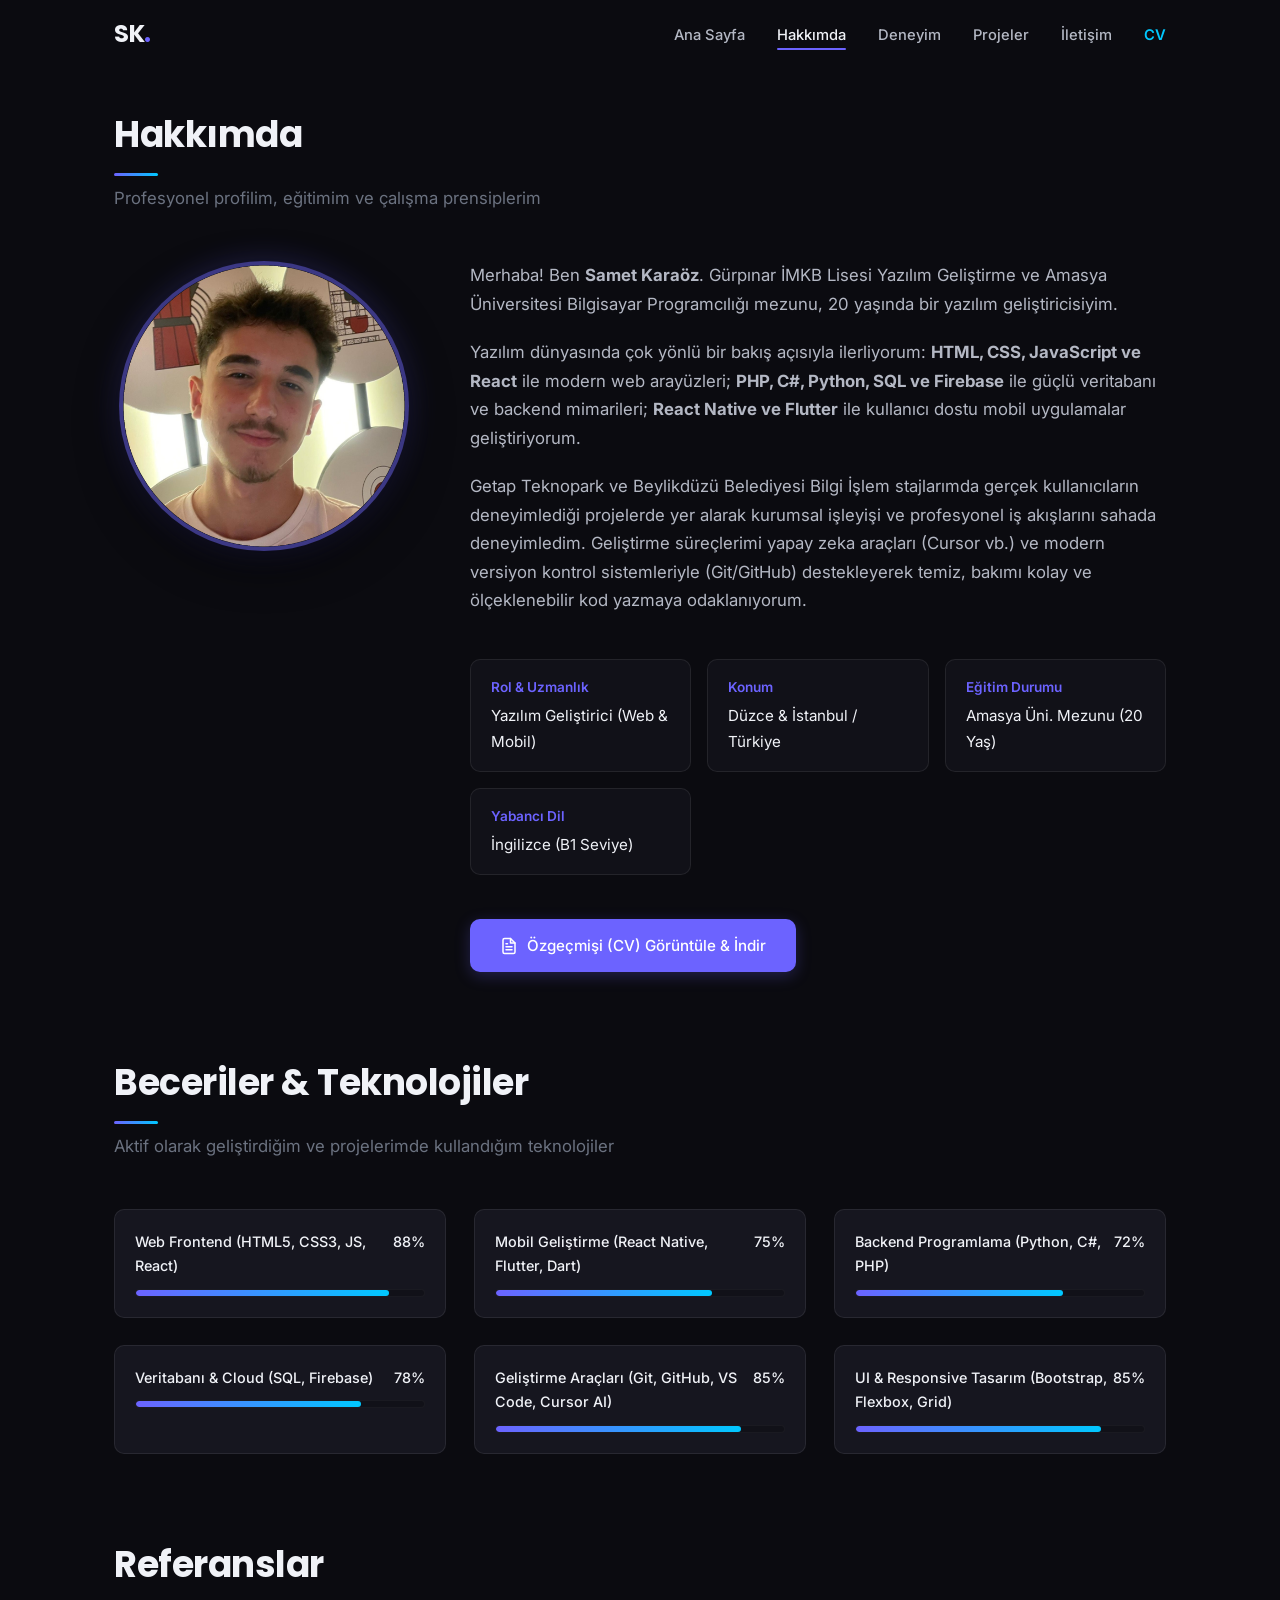
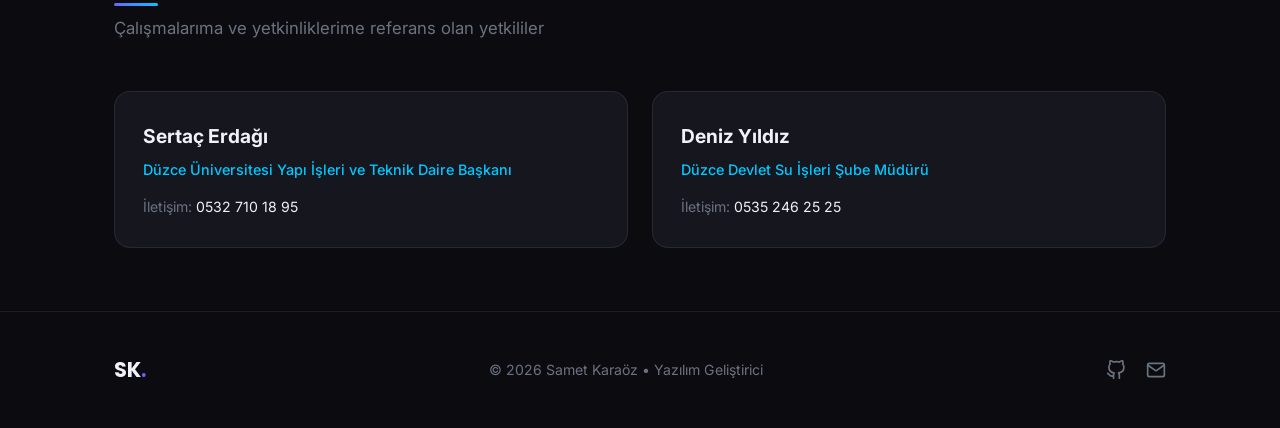
==== commit 9369b603: "feat: profesyonel A4 yazdirilabilir web CV (cv.html) ve Markdown CV eklendi, siteye baglandi" ====
--- a/about.html
+++ b/about.html
@@ -8,9 +8,9 @@
   <link rel="preconnect" href="https://fonts.googleapis.com">
   <link rel="preconnect" href="https://fonts.gstatic.com" crossorigin>
   <link href="https://fonts.googleapis.com/css2?family=Inter:wght@300;400;500;600&family=Poppins:wght@600;700&display=swap" rel="stylesheet">
-  <link rel="stylesheet" href="css/style.css">
-  <link rel="stylesheet" href="css/animations.css">
-  <link rel="stylesheet" href="css/responsive.css">
+  <link rel="stylesheet" href="css/style.css?v=4">
+  <link rel="stylesheet" href="css/animations.css?v=4">
+  <link rel="stylesheet" href="css/responsive.css?v=4">
 </head>
 <body>
   <!-- Üst Navigasyon -->
@@ -23,6 +23,7 @@
         <li><a href="experience.html" class="nav-link">Deneyim</a></li>
         <li><a href="projects.html" class="nav-link">Projeler</a></li>
         <li><a href="contact.html" class="nav-link">İletişim</a></li>
+        <li><a href="cv.html" class="nav-link" target="_blank" style="color: var(--cyan); font-weight: 600;">CV</a></li>
       </ul>
       <button class="hamburger" id="hamburger" aria-label="Menüyü aç">
         <span class="bar"></span>
@@ -72,6 +73,13 @@
                 <div class="highlight-title">Yabancı Dil</div>
                 <div class="highlight-desc">İngilizce (B1 Seviye)</div>
               </div>
+            </div>
+
+            <div class="reveal" data-delay="350" style="margin-top: 1.5rem;">
+              <a href="cv.html" class="btn btn-primary" target="_blank" style="display: inline-flex; align-items: center; gap: 0.6rem; padding: 0.8rem 1.8rem;">
+                <svg xmlns="http://www.w3.org/2000/svg" width="18" height="18" viewBox="0 0 24 24" fill="none" stroke="currentColor" stroke-width="2" stroke-linecap="round" stroke-linejoin="round"><path d="M14 2H6a2 2 0 0 0-2 2v16a2 2 0 0 0 2 2h12a2 2 0 0 0 2-2V8z"></path><polyline points="14 2 14 8 20 8"></polyline><line x1="16" y1="13" x2="8" y2="13"></line><line x1="16" y1="17" x2="8" y2="17"></line><polyline points="10 9 9 9 8 9"></polyline></svg>
+                <span>Özgeçmişi (CV) Görüntüle & İndir</span>
+              </a>
             </div>
           </div>
         </div>
@@ -185,7 +193,7 @@
     </div>
   </footer>
 
-  <script src="js/main.js" defer></script>
-  <script src="js/animations.js" defer></script>
+  <script src="js/main.js?v=4" defer></script>
+  <script src="js/animations.js?v=4" defer></script>
 </body>
 </html>
--- a/css/style.css
+++ b/css/style.css
@@ -518,11 +518,18 @@
 /* Dönen Hızlı & Parlayan Işık Halkası (Orbiting Border Beam & Particle) */
 .avatar-orbit-container {
   position: absolute;
-  inset: -8px;
+  top: -8px;
+  left: -8px;
+  width: calc(100% + 16px);
+  height: calc(100% + 16px);
   border-radius: 50%;
   pointer-events: none;
   z-index: 3;
   will-change: transform;
+  transform-origin: 50% 50%;
+  -webkit-transform-origin: 50% 50%;
+  animation: rotate-orbit 2.2s linear infinite;
+  -webkit-animation: rotate-orbit 2.2s linear infinite;
 }
 
 .avatar-orbit-ring {
@@ -957,8 +964,26 @@
 .project-card-image {
   margin: -1.75rem -1.75rem 1.25rem -1.75rem;
   width: calc(100% + 3.5rem);
+  height: 200px;
   border-radius: var(--radius-lg) var(--radius-lg) 0 0;
+  overflow: hidden;
+  position: relative;
+  background: var(--bg-secondary);
   user-select: none;
+}
+
+.project-card-image img,
+.project-img {
+  width: 100%;
+  height: 100%;
+  object-fit: cover;
+  object-position: top center;
+  transition: transform 0.4s cubic-bezier(0.16, 1, 0.3, 1);
+  display: block;
+}
+
+.project-card:hover .project-img {
+  transform: scale(1.05);
 }
 
 .project-card-content {
--- a/css/animations.css
+++ b/css/animations.css
@@ -130,14 +130,30 @@
    Profil Etrafında Dönen Hızlı & Parlayan Işık Halkası
    -------------------------------------------------------------------------- */
 .avatar-orbit-container {
-  animation: rotate-orbit 2.4s linear infinite;
+  animation: rotate-orbit 2.2s linear infinite !important;
+  -webkit-animation: rotate-orbit 2.2s linear infinite !important;
+  transform-origin: 50% 50% !important;
+  -webkit-transform-origin: 50% 50% !important;
+}
+
+@-webkit-keyframes rotate-orbit {
+  from {
+    -webkit-transform: rotate(0deg);
+    transform: rotate(0deg);
+  }
+  to {
+    -webkit-transform: rotate(360deg);
+    transform: rotate(360deg);
+  }
 }
 
 @keyframes rotate-orbit {
   from {
+    -webkit-transform: rotate(0deg);
     transform: rotate(0deg);
   }
   to {
+    -webkit-transform: rotate(360deg);
     transform: rotate(360deg);
   }
 }
@@ -220,49 +236,10 @@
 }
 
 /* --------------------------------------------------------------------------
-   Erişilebilirlik - Hareket Azaltma (prefers-reduced-motion)
+   Erişilebilirlik - Hareket Duyarlılığı (Yalnızca ani sarsıntıları engeller)
    -------------------------------------------------------------------------- */
 @media (prefers-reduced-motion: reduce) {
   html {
-    scroll-behavior: auto !important;
-  }
-
-  .reveal {
-    opacity: 1 !important;
-    transform: none !important;
-    transition: none !important;
-  }
-
-  .reveal-scroll {
-    animation: none !important;
-  }
-
-  .avatar-orbit-container,
-  .ambient-orb-1,
-  .ambient-orb-2,
-  .ambient-orb-3,
-  .floating-anim,
-  .floating-reverse,
-  .pulsing-ring {
-    animation: none !important;
-  }
-
-  .scroll-indicator .wheel {
-    animation: none !important;
-  }
-
-  .typing-text {
-    animation: none !important;
-    border-right-color: var(--accent);
-  }
-
-  .skill-fill {
-    transition: none !important;
-  }
-
-  .card:hover,
-  .highlight-box:hover,
-  .btn:hover {
-    transform: none !important;
-  }
-}
+    scroll-behavior: auto;
+  }
+}
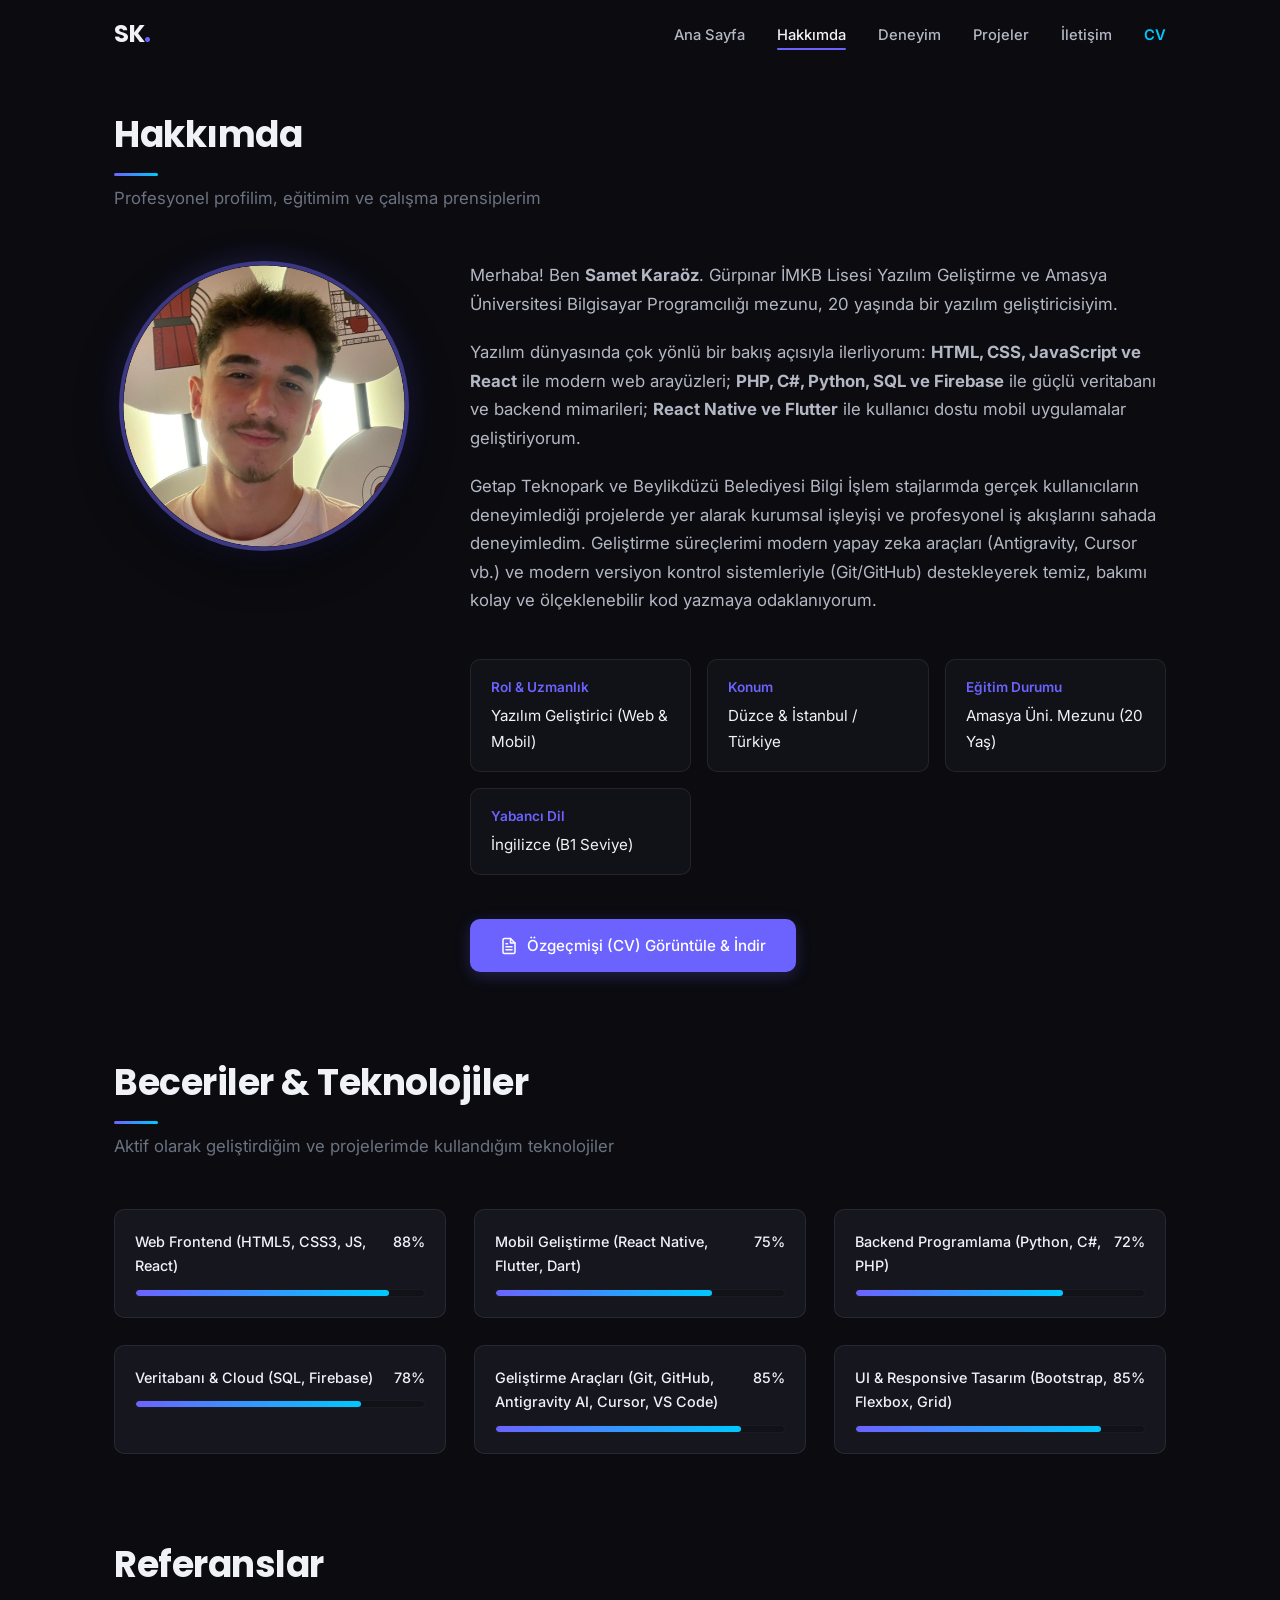
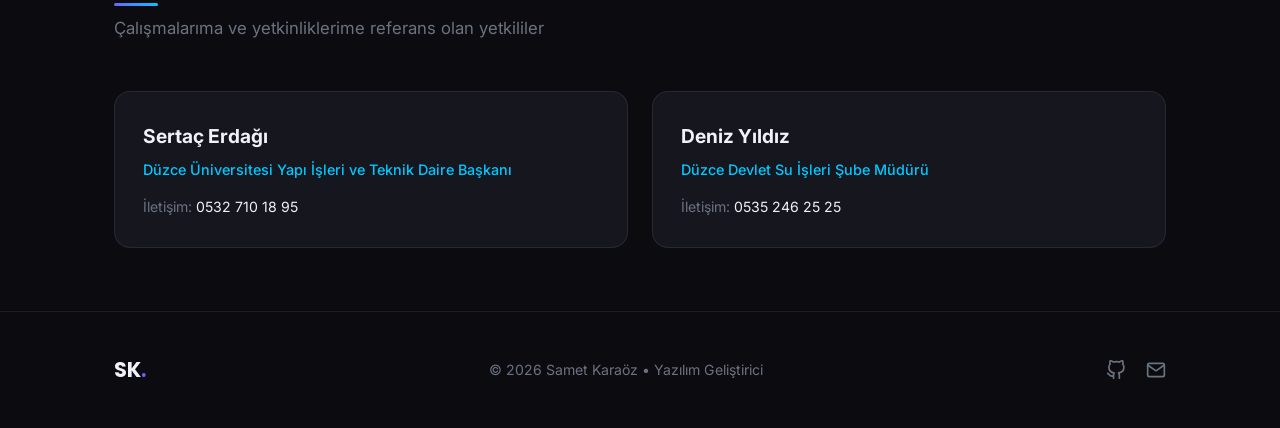
==== commit 1e19c309: "feat: Antigravity AI ve Tailwind CSS becerileri CV ve hakkimda sayfasina eklendi" ====
--- a/about.html
+++ b/about.html
@@ -53,7 +53,7 @@
               Yazılım dünyasında çok yönlü bir bakış açısıyla ilerliyorum: <strong>HTML, CSS, JavaScript ve React</strong> ile modern web arayüzleri; <strong>PHP, C#, Python, SQL ve Firebase</strong> ile güçlü veritabanı ve backend mimarileri; <strong>React Native ve Flutter</strong> ile kullanıcı dostu mobil uygulamalar geliştiriyorum.
             </p>
             <p class="reveal" data-delay="250">
-              Getap Teknopark ve Beylikdüzü Belediyesi Bilgi İşlem stajlarımda gerçek kullanıcıların deneyimlediği projelerde yer alarak kurumsal işleyişi ve profesyonel iş akışlarını sahada deneyimledim. Geliştirme süreçlerimi yapay zeka araçları (Cursor vb.) ve modern versiyon kontrol sistemleriyle (Git/GitHub) destekleyerek temiz, bakımı kolay ve ölçeklenebilir kod yazmaya odaklanıyorum.
+              Getap Teknopark ve Beylikdüzü Belediyesi Bilgi İşlem stajlarımda gerçek kullanıcıların deneyimlediği projelerde yer alarak kurumsal işleyişi ve profesyonel iş akışlarını sahada deneyimledim. Geliştirme süreçlerimi modern yapay zeka araçları (Antigravity, Cursor vb.) ve modern versiyon kontrol sistemleriyle (Git/GitHub) destekleyerek temiz, bakımı kolay ve ölçeklenebilir kod yazmaya odaklanıyorum.
             </p>
 
             <div class="about-highlights reveal" data-delay="300">
@@ -132,7 +132,7 @@
 
             <div class="skill-item reveal" data-delay="300">
               <div class="skill-header">
-                <span>Geliştirme Araçları (Git, GitHub, VS Code, Cursor AI)</span>
+                <span>Geliştirme Araçları (Git, GitHub, Antigravity AI, Cursor, VS Code)</span>
                 <span>85%</span>
               </div>
               <div class="skill-bar">
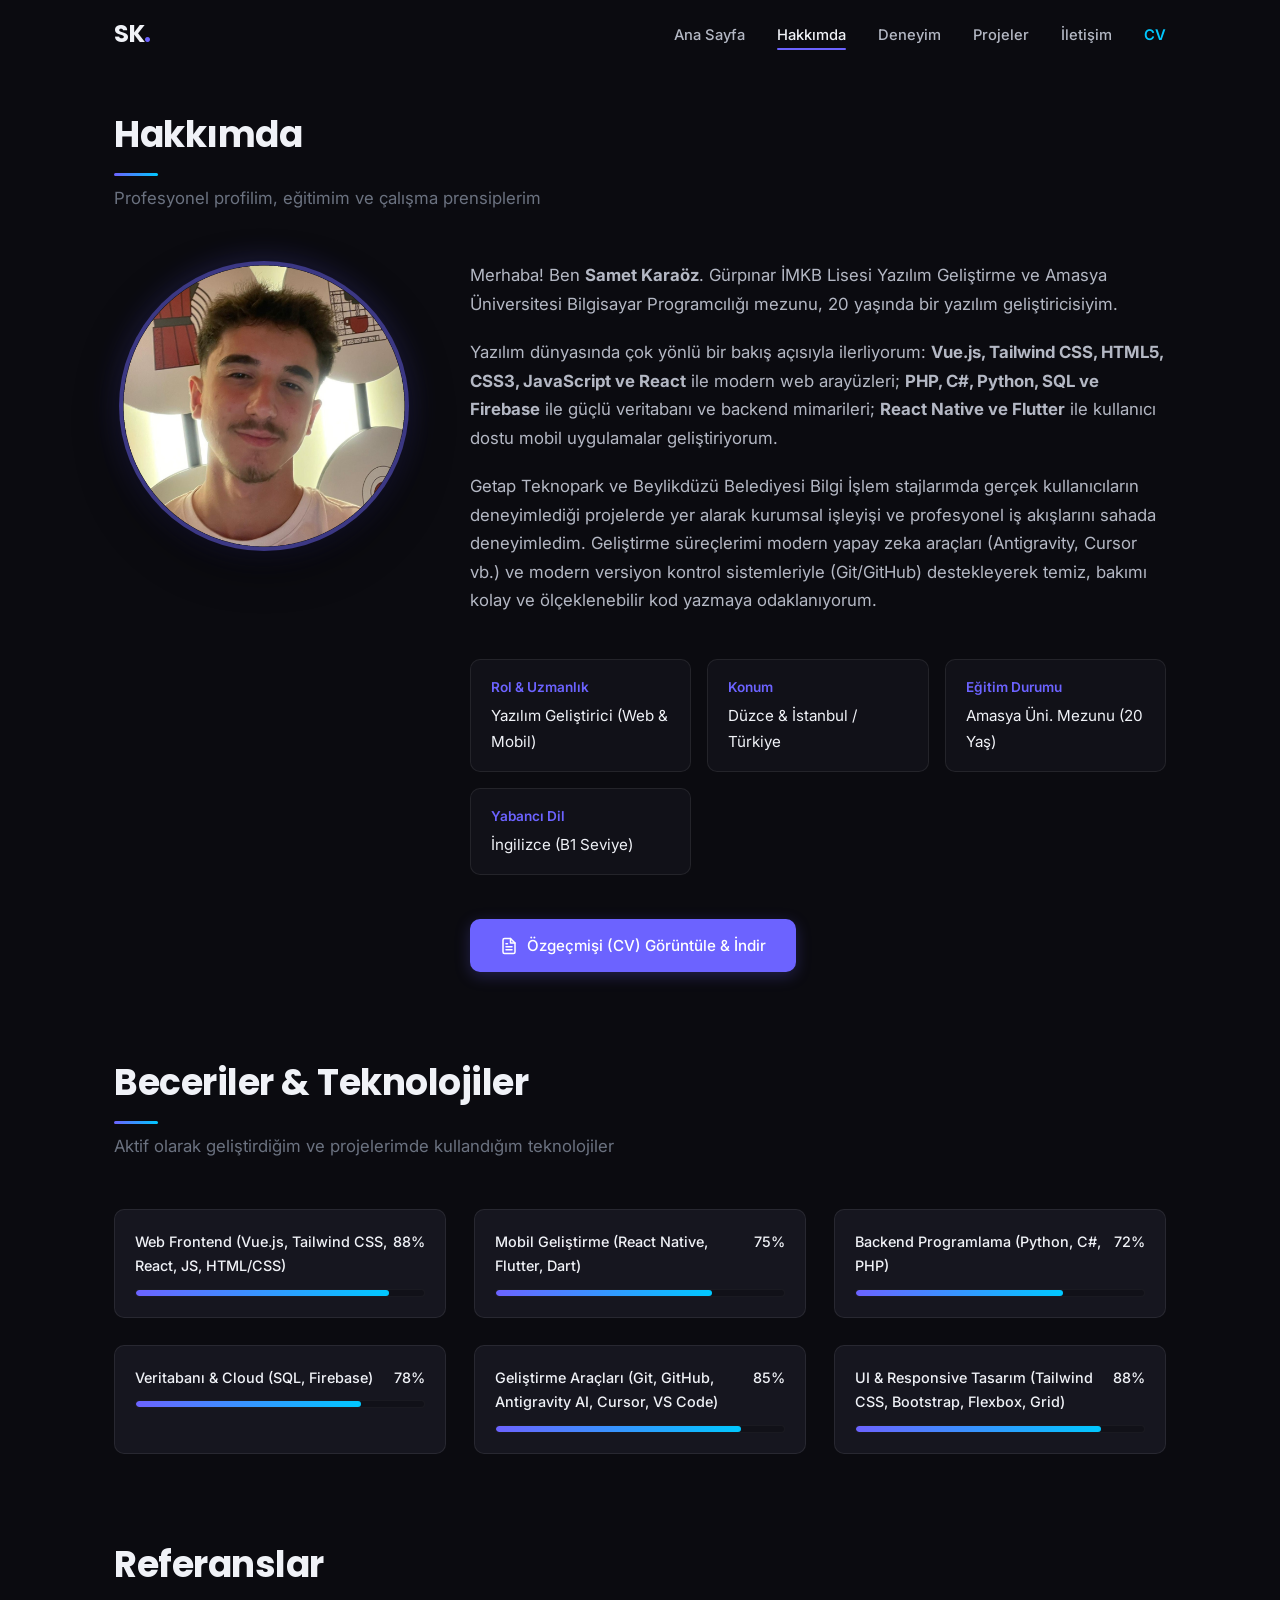
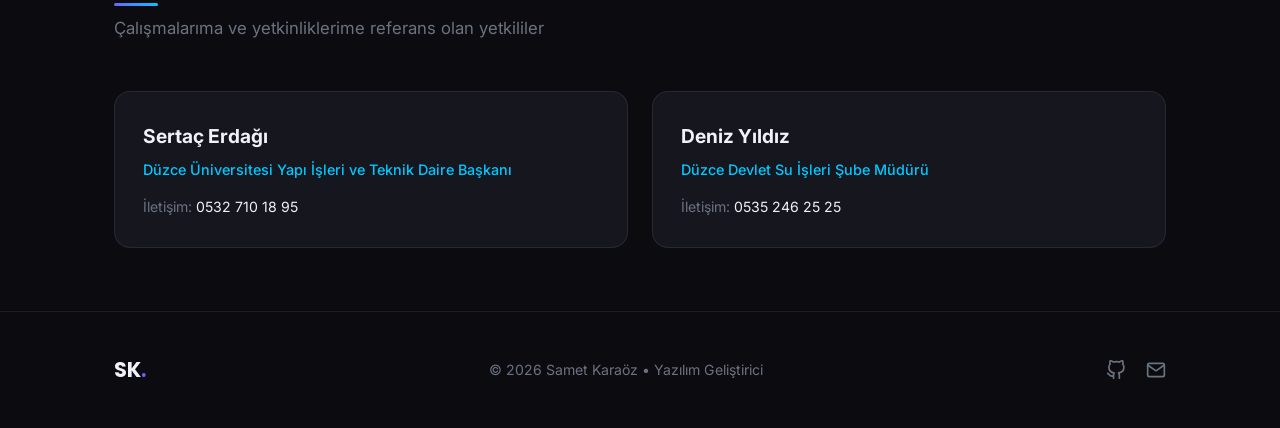
==== commit fbfc20bb: "feat: Vue.js ve Tailwind CSS ana beceri olarak CV ve portfolyoya eklendi" ====
--- a/about.html
+++ b/about.html
@@ -50,7 +50,7 @@
               Merhaba! Ben <strong>Samet Karaöz</strong>. Gürpınar İMKB Lisesi Yazılım Geliştirme ve Amasya Üniversitesi Bilgisayar Programcılığı mezunu, 20 yaşında bir yazılım geliştiricisiyim.
             </p>
             <p class="reveal" data-delay="200">
-              Yazılım dünyasında çok yönlü bir bakış açısıyla ilerliyorum: <strong>HTML, CSS, JavaScript ve React</strong> ile modern web arayüzleri; <strong>PHP, C#, Python, SQL ve Firebase</strong> ile güçlü veritabanı ve backend mimarileri; <strong>React Native ve Flutter</strong> ile kullanıcı dostu mobil uygulamalar geliştiriyorum.
+              Yazılım dünyasında çok yönlü bir bakış açısıyla ilerliyorum: <strong>Vue.js, Tailwind CSS, HTML5, CSS3, JavaScript ve React</strong> ile modern web arayüzleri; <strong>PHP, C#, Python, SQL ve Firebase</strong> ile güçlü veritabanı ve backend mimarileri; <strong>React Native ve Flutter</strong> ile kullanıcı dostu mobil uygulamalar geliştiriyorum.
             </p>
             <p class="reveal" data-delay="250">
               Getap Teknopark ve Beylikdüzü Belediyesi Bilgi İşlem stajlarımda gerçek kullanıcıların deneyimlediği projelerde yer alarak kurumsal işleyişi ve profesyonel iş akışlarını sahada deneyimledim. Geliştirme süreçlerimi modern yapay zeka araçları (Antigravity, Cursor vb.) ve modern versiyon kontrol sistemleriyle (Git/GitHub) destekleyerek temiz, bakımı kolay ve ölçeklenebilir kod yazmaya odaklanıyorum.
@@ -92,7 +92,7 @@
           <div class="skills-grid">
             <div class="skill-item reveal" data-delay="100">
               <div class="skill-header">
-                <span>Web Frontend (HTML5, CSS3, JS, React)</span>
+                <span>Web Frontend (Vue.js, Tailwind CSS, React, JS, HTML/CSS)</span>
                 <span>88%</span>
               </div>
               <div class="skill-bar">
@@ -142,8 +142,8 @@
 
             <div class="skill-item reveal" data-delay="350">
               <div class="skill-header">
-                <span>UI & Responsive Tasarım (Bootstrap, Flexbox, Grid)</span>
-                <span>85%</span>
+                <span>UI & Responsive Tasarım (Tailwind CSS, Bootstrap, Flexbox, Grid)</span>
+                <span>88%</span>
               </div>
               <div class="skill-bar">
                 <div class="skill-fill" data-width="85"></div>
